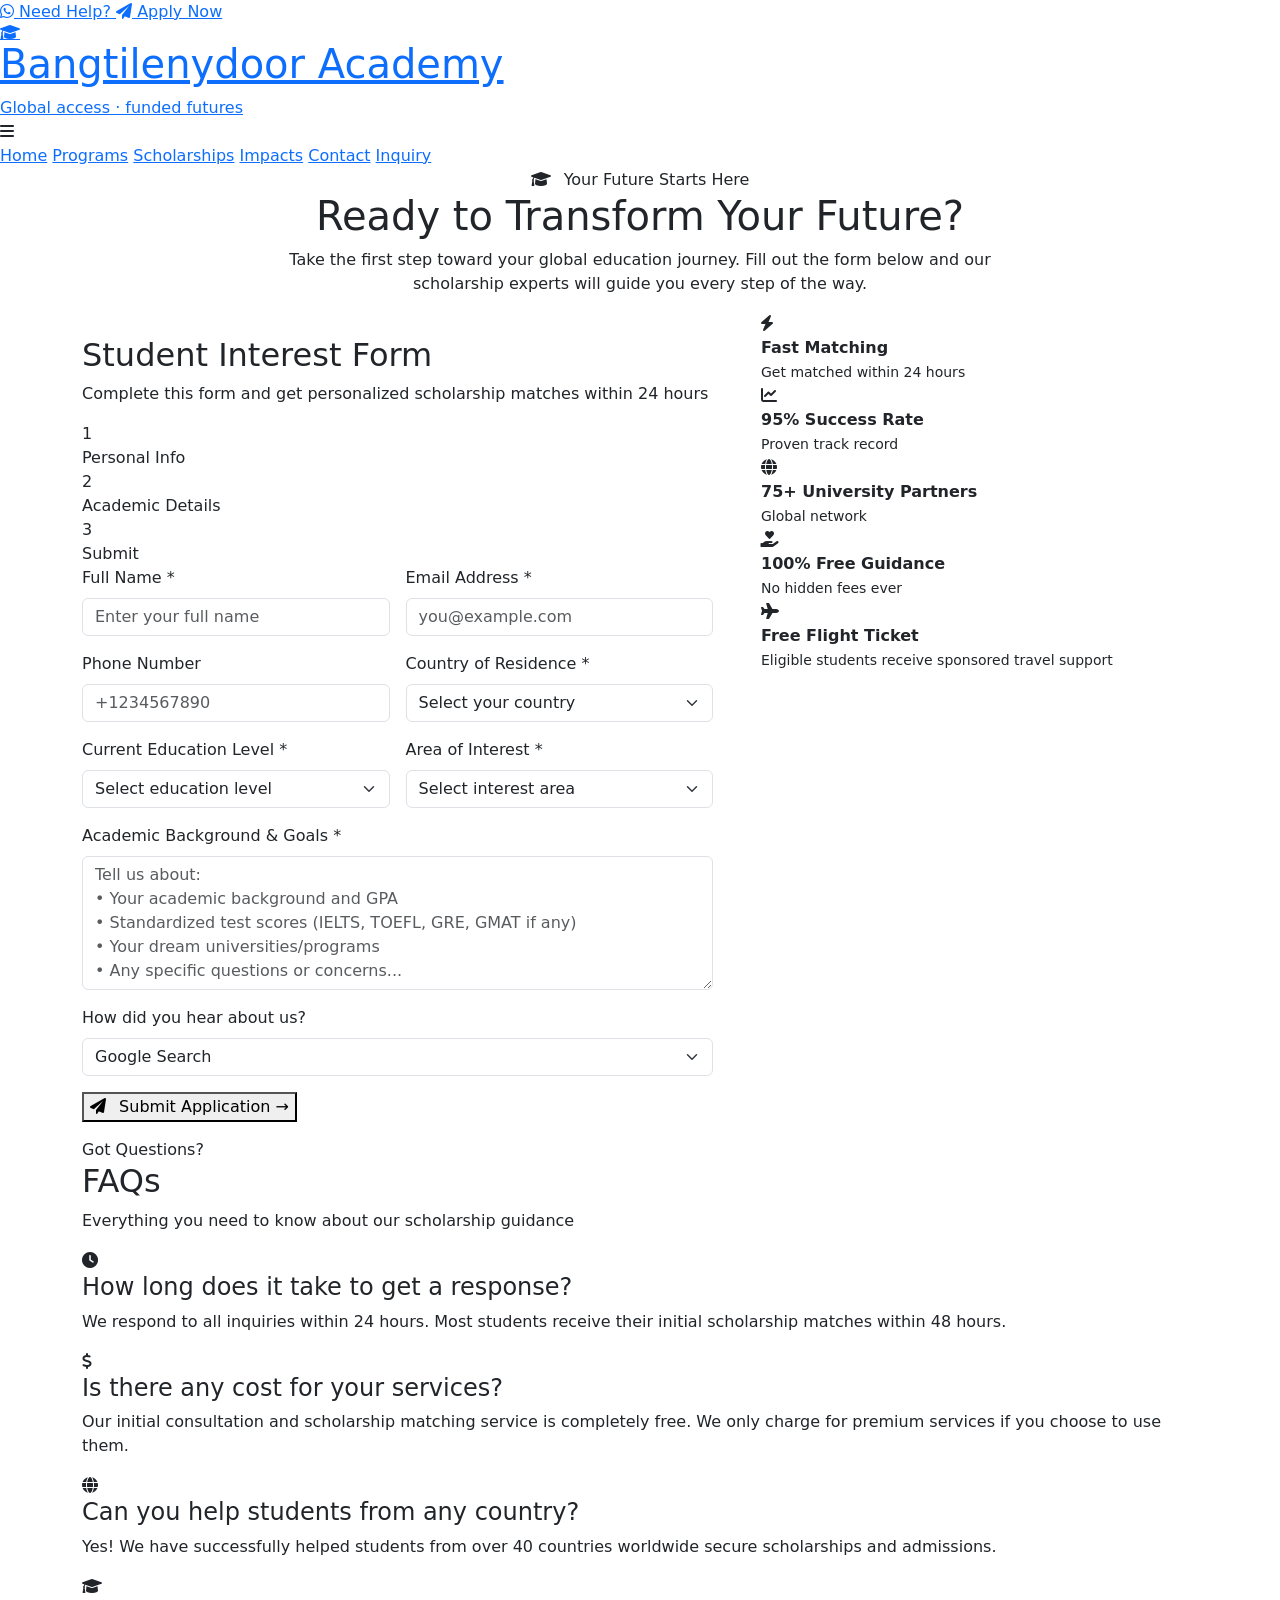
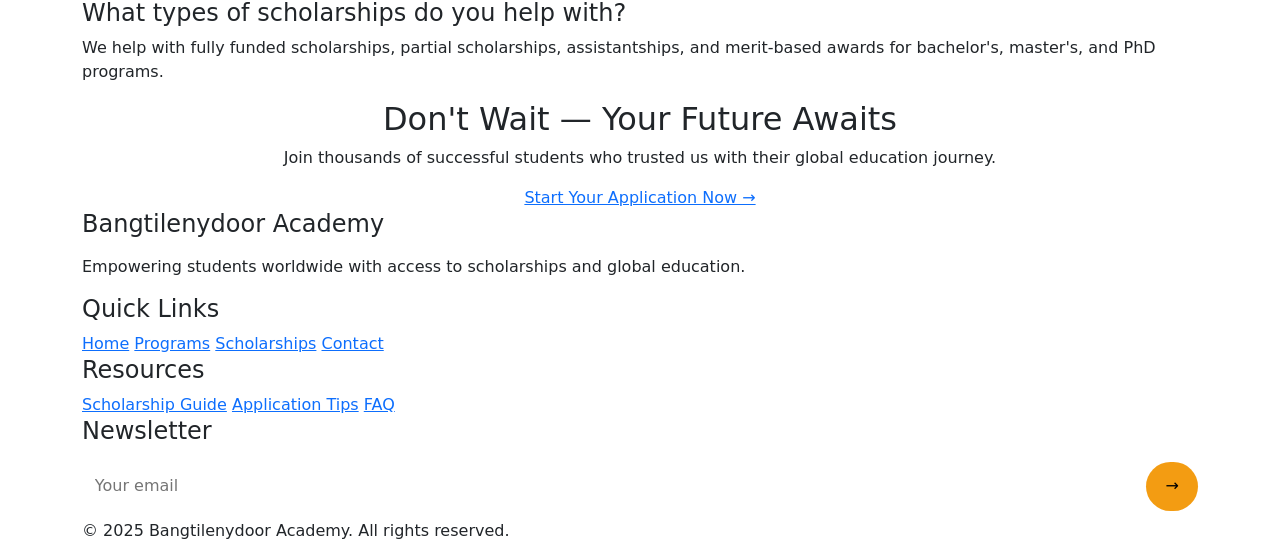
==== inquiry.html @ 758a9878 "Add files via upload" ====
<!DOCTYPE html>
<html lang="en">
<head>
  <meta charset="UTF-8">
  <meta name="viewport" content="width=device-width, initial-scale=1.0">
  <title>Inquiry | Bangtilenydoor Academy - Start Your Global Journey</title>
  <meta name="description" content="Apply for scholarship guidance and student support at Bang-Ti-Lenydoor Academy. Start your journey to global education today.">

  <!-- Favicon -->
  <link rel="icon" type="image/x-icon" href="favicon_io/logo.ico">
  <link rel="icon" type="image/png" sizes="32x32" href="favicon_io/favicon-32x32.png">
  <link rel="icon" type="image/png" sizes="16x16" href="favicon_io/favicon-16x16.png">
  <link rel="apple-touch-icon" sizes="180x180" href="favicon_io/apple-touch-icon.png">
  <link rel="manifest" href="favicon_io/site.webmanifest">
  
  <!-- Bootstrap CSS -->
  <link href="https://cdn.jsdelivr.net/npm/bootstrap@5.3.0/dist/css/bootstrap.min.css" rel="stylesheet">
  <!-- Font Awesome -->
  <link rel="stylesheet" href="https://cdnjs.cloudflare.com/ajax/libs/font-awesome/6.0.0-beta3/css/all.min.css">
  <!-- Google Fonts -->
  <link href="https://fonts.googleapis.com/css2?family=Inter:opsz,wght@14..32,300;14..32,400;14..32,600;14..32,700;14..32,800&display=swap" rel="stylesheet">
  <!-- Custom CSS -->
  <link rel="stylesheet" href="css/style.css">
</head>
<body>

<!-- Sticky CTA + WhatsApp -->
<div class="sticky-cta">
  <a href="https://wa.me/+256768864425" class="whatsapp-btn" target="_blank">
    <i class="fab fa-whatsapp"></i> Need Help?
  </a>
  <a href="inquiry.html" class="sticky-inquiry">
    <i class="fas fa-paper-plane"></i> Apply Now
  </a>
</div>

<header class="header">
  <div class="nav-container">
    <div class="logo">
      <a href="index.html">
        <div class="logo-wrapper">
          <img src="assets/logo.png" alt="Bang-Ti-Lenydoor Academy Logo" class="logo-img" onerror="this.onerror=null; this.style.display='none'; this.nextElementSibling.style.display='flex';">
          <div class="logo-icon-fallback" style="display: none;">
            <i class="fas fa-graduation-cap"></i>
          </div>
          <div class="logo-text">
            <h1>Bangtilenydoor Academy </h1>
            <span>Global access · funded futures</span>
          </div>
        </div>
      </a>
    </div>
    <div class="mobile-toggle" id="mobileToggle">
      <i class="fas fa-bars"></i>
    </div>
    <div class="nav-links" id="navLinks">
      <a href="index.html">Home</a>
      <a href="programs.html">Programs</a>
      <a href="scholarships.html">Scholarships</a>
      <a href="impacts.html">Impacts</a>
      <a href="contact.html">Contact</a>
      <a href="inquiry.html" class="active btn-outline-nav">Inquiry</a>
    </div>
  </div>
</header>

<main>
  <!-- Hero Section with Background Image -->
  <section class="inquiry-hero">
    <div class="floating-shape floating-shape-1"></div>
    <div class="floating-shape floating-shape-2"></div>
    <div class="container">
      <div class="row justify-content-center text-center">
        <div class="col-lg-8">
          <div class="hero-badge">
            <i class="fas fa-graduation-cap me-2"></i> Your Future Starts Here
          </div>
          <h1 class="hero-title">Ready to <span class="highlight-accent">Transform Your Future?</span></h1>
          <p class="hero-description">Take the first step toward your global education journey. Fill out the form below and our scholarship experts will guide you every step of the way.</p>
          <div class="hero-trust-badges">
          </div>
        </div>
      </div>
    </div>
  </section>

  <!-- Main Form Section -->
  <section class="inquiry-section">
    <div class="container">
      <div class="row g-5">
        <!-- Left Column - Form -->
        <div class="col-lg-7">
          <div class="form-card">
            <div class="form-header">
              <div class="benefit-icon">
                <i class="fas fa-pen-fill"></i>
              </div>
              <h2>Student Interest Form</h2>
              <p>Complete this form and get personalized scholarship matches within 24 hours</p>
            </div>
            
            <!-- Progress Steps -->
            <div class="progress-steps">
              <div class="step-item">
                <div class="step-circle active">1</div>
                <div class="step-label active">Personal Info</div>
              </div>
              <div class="step-item">
                <div class="step-circle">2</div>
                <div class="step-label">Academic Details</div>
              </div>
              <div class="step-item">
                <div class="step-circle">3</div>
                <div class="step-label">Submit</div>
              </div>
            </div>
            
            <!-- UPDATED FORM FOR NETLIFY -->
            <form id="inquiryFormPage" name="inquiry" method="POST" data-netlify="true" netlify-honeypot="bot-field">
              <input type="hidden" name="form-name" value="inquiry">
              
              <div class="row g-3">
                <div class="col-md-6">
                  <label class="form-label">Full Name *</label>
                  <input type="text" name="name" id="fullNamePage" class="form-control" placeholder="Enter your full name" required>
                </div>
                <div class="col-md-6">
                  <label class="form-label">Email Address *</label>
                  <input type="email" name="email" id="emailAddressPage" class="form-control" placeholder="you@example.com" required>
                </div>
                <div class="col-md-6">
                  <label class="form-label">Phone Number</label>
                  <input type="tel" name="phone" id="phonePage" class="form-control" placeholder="+1234567890">
                </div>
                <div class="col-md-6">
                  <label class="form-label">Country of Residence *</label>
                  <select name="country" id="countryPage" class="form-select" required>
                    <option value="">Select your country</option>
                    <option>United States</option>
                    <option>United Kingdom</option>
                    <option>Canada</option>
                    <option>Australia</option>
                    <option>Germany</option>
                    <option>France</option>
                    <option>India</option>
                    <option>Nigeria</option>
                    <option>Kenya</option>
                    <option>Rwanda</option>
                    <option>Egypt</option>
                    <option>Ghana</option>
                    <option>South Africa</option>
                    <option>Other</option>
                  </select>
                </div>
                <div class="col-md-6">
                  <label class="form-label">Current Education Level *</label>
                  <select name="education_level" id="educationLevelPage" class="form-select" required>
                    <option value="">Select education level</option>
                    <option>High School (9-12)</option>
                    <option>High School Graduate</option>
                    <option>Diploma</option>
                    <option>Bachelor's Degree (In Progress)</option>
                    <option>Bachelor's Degree (Completed)</option>
                    <option>Master's Degree (In Progress)</option>
                    <option>Master's Degree (Completed)</option>
                    <option>PhD/Doctorate</option>
                    <option>Professional Certificate</option>
                  </select>
                </div>
                <div class="col-md-6">
                  <label class="form-label">Area of Interest *</label>
                  <select name="interest" id="interestTypePage" class="form-select" required>
                    <option value="">Select interest area</option>
                    <option value="fully_funded">Fully Funded Scholarship</option>
                    <option value="partial">Partial Scholarship</option>
                    <option value="online_degree">Online Degree Program</option>
                    <option value="distance">Distance Learning</option>
                  </select>
                </div>
                
                <div class="col-12">
                  <label class="form-label">Academic Background & Goals *</label>
                  <textarea name="message" id="messagePage" rows="5" class="form-control" placeholder="Tell us about:
• Your academic background and GPA
• Standardized test scores (IELTS, TOEFL, GRE, GMAT if any)
• Your dream universities/programs
• Any specific questions or concerns..." required></textarea>
                </div>
                <div class="col-12">
                  <label class="form-label">How did you hear about us?</label>
                  <select name="referral" id="referralPage" class="form-select">
                    <option>Google Search</option>
                    <option>Instagram/Facebook</option>
                    <option>LinkedIn</option>
                    <option>YouTube</option>
                    <option>Friend/Family</option>
                    <option>University Partner</option>
                    <option>Other</option>
                  </select>
                </div>
                
                <div class="col-12">
                  <button type="submit" class="btn-submit">
                    <i class="fas fa-paper-plane me-2"></i> Submit Application →
                  </button>
                </div>
                <div id="formFeedbackPage" class="text-center mt-3"></div>
              </div>
            </form>
          </div>
        </div>
        
        <div class="col-lg-5">
          <div class="benefits-list">
            <div class="benefit-item">
              <div class="benefit-icon-small">
                <i class="fas fa-bolt"></i>
              </div>
              <div>
                <strong>Fast Matching</strong><br>
                <small>Get matched within 24 hours</small>
              </div>
            </div>

            <div class="benefit-item">
              <div class="benefit-icon-small">
                <i class="fas fa-chart-line"></i>
              </div>
              <div>
                <strong>95% Success Rate</strong><br>
                <small>Proven track record</small>
              </div>
            </div>

            <div class="benefit-item">
              <div class="benefit-icon-small">
                <i class="fas fa-globe"></i>
              </div>
              <div>
                <strong>75+ University Partners</strong><br>
                <small>Global network</small>
              </div>
            </div>

            <div class="benefit-item">
              <div class="benefit-icon-small">
                <i class="fas fa-hand-holding-heart"></i>
              </div>
              <div>
                <strong>100% Free Guidance</strong><br>
                <small>No hidden fees ever</small>
              </div>
            </div>

            <div class="benefit-item">
              <div class="benefit-icon-small">
                <i class="fas fa-plane"></i>
              </div>
              <div>
                <strong>Free Flight Ticket</strong><br>
                <small>Eligible students receive sponsored travel support</small>
              </div>
            </div>
          </div>
        </div>
      </div>
    </div>
  </section>

  <!-- FAQ Section -->
  <section class="faq-section">
    <div class="container">
      <div class="faq-header">
        <span class="section-badge">Got Questions?</span>
        <h2>FAQs</h2>
        <p>Everything you need to know about our scholarship guidance</p>
      </div>
      <div class="faq-grid">
        <div class="faq-item">
          <i class="fas fa-clock"></i>
          <h4>How long does it take to get a response?</h4>
          <p>We respond to all inquiries within 24 hours. Most students receive their initial scholarship matches within 48 hours.</p>
        </div>
        <div class="faq-item">
          <i class="fas fa-dollar-sign"></i>
          <h4>Is there any cost for your services?</h4>
          <p>Our initial consultation and scholarship matching service is completely free. We only charge for premium services if you choose to use them.</p>
        </div>
        <div class="faq-item">
          <i class="fas fa-globe"></i>
          <h4>Can you help students from any country?</h4>
          <p>Yes! We have successfully helped students from over 40 countries worldwide secure scholarships and admissions.</p>
        </div>
        <div class="faq-item">
          <i class="fas fa-graduation-cap"></i>
          <h4>What types of scholarships do you help with?</h4>
          <p>We help with fully funded scholarships, partial scholarships, assistantships, and merit-based awards for bachelor's, master's, and PhD programs.</p>
        </div>
      </div>
    </div>
  </section>

  <!-- Final CTA -->
  <section class="final-cta">
    <div class="container text-center">
      <h2>Don't Wait — Your Future Awaits</h2>
      <p>Join thousands of successful students who trusted us with their global education journey.</p>
      <a href="#top" class="btn-primary btn-large">Start Your Application Now →</a>
    </div>
  </section>
</main>

<!-- Footer -->
<footer class="footer">
  <div class="container">
    <div class="footer-grid">
      <div>
        <h4>Bangtilenydoor Academy</h4>
        <p style="margin-top: 1rem;">Empowering students worldwide with access to scholarships and global education.</p>
      </div>
      <div>
        <h4>Quick Links</h4>
        <div class="footer-links">
          <a href="index.html">Home</a>
          <a href="programs.html">Programs</a>
          <a href="scholarships.html">Scholarships</a>
          <a href="contact.html">Contact</a>
        </div>
      </div>
      <div>
        <h4>Resources</h4>
        <div class="footer-links">
          <a href="#">Scholarship Guide</a>
          <a href="#">Application Tips</a>
          <a href="#">FAQ</a>
        </div>
      </div>
      <div>
        <h4>Newsletter</h4>
        <form id="newsletterForm" name="newsletter" method="POST" data-netlify="true" netlify-honeypot="bot-field" style="display: flex; gap: 0.5rem; margin-top: 1rem;">
          <input type="hidden" name="form-name" value="newsletter">
          <input type="email" name="email" id="newsEmail" placeholder="Your email" style="padding: 0.8rem; border-radius: 30px; border: none; flex: 1;" required>
          <button type="submit" style="background: #f39c12; border: none; padding: 0.8rem 1.2rem; border-radius: 30px;">→</button>
        </form>
        <div id="newsMsg" style="margin-top: 0.5rem;"></div>
      </div>
    </div>
    <div class="copyright">© 2025 Bangtilenydoor Academy. All rights reserved.</div>
  </div>
</footer>

<script src="https://cdn.jsdelivr.net/npm/bootstrap@5.3.0/dist/js/bootstrap.bundle.min.js"></script>
<script src="js/main.js"></script>

</body>
</html>
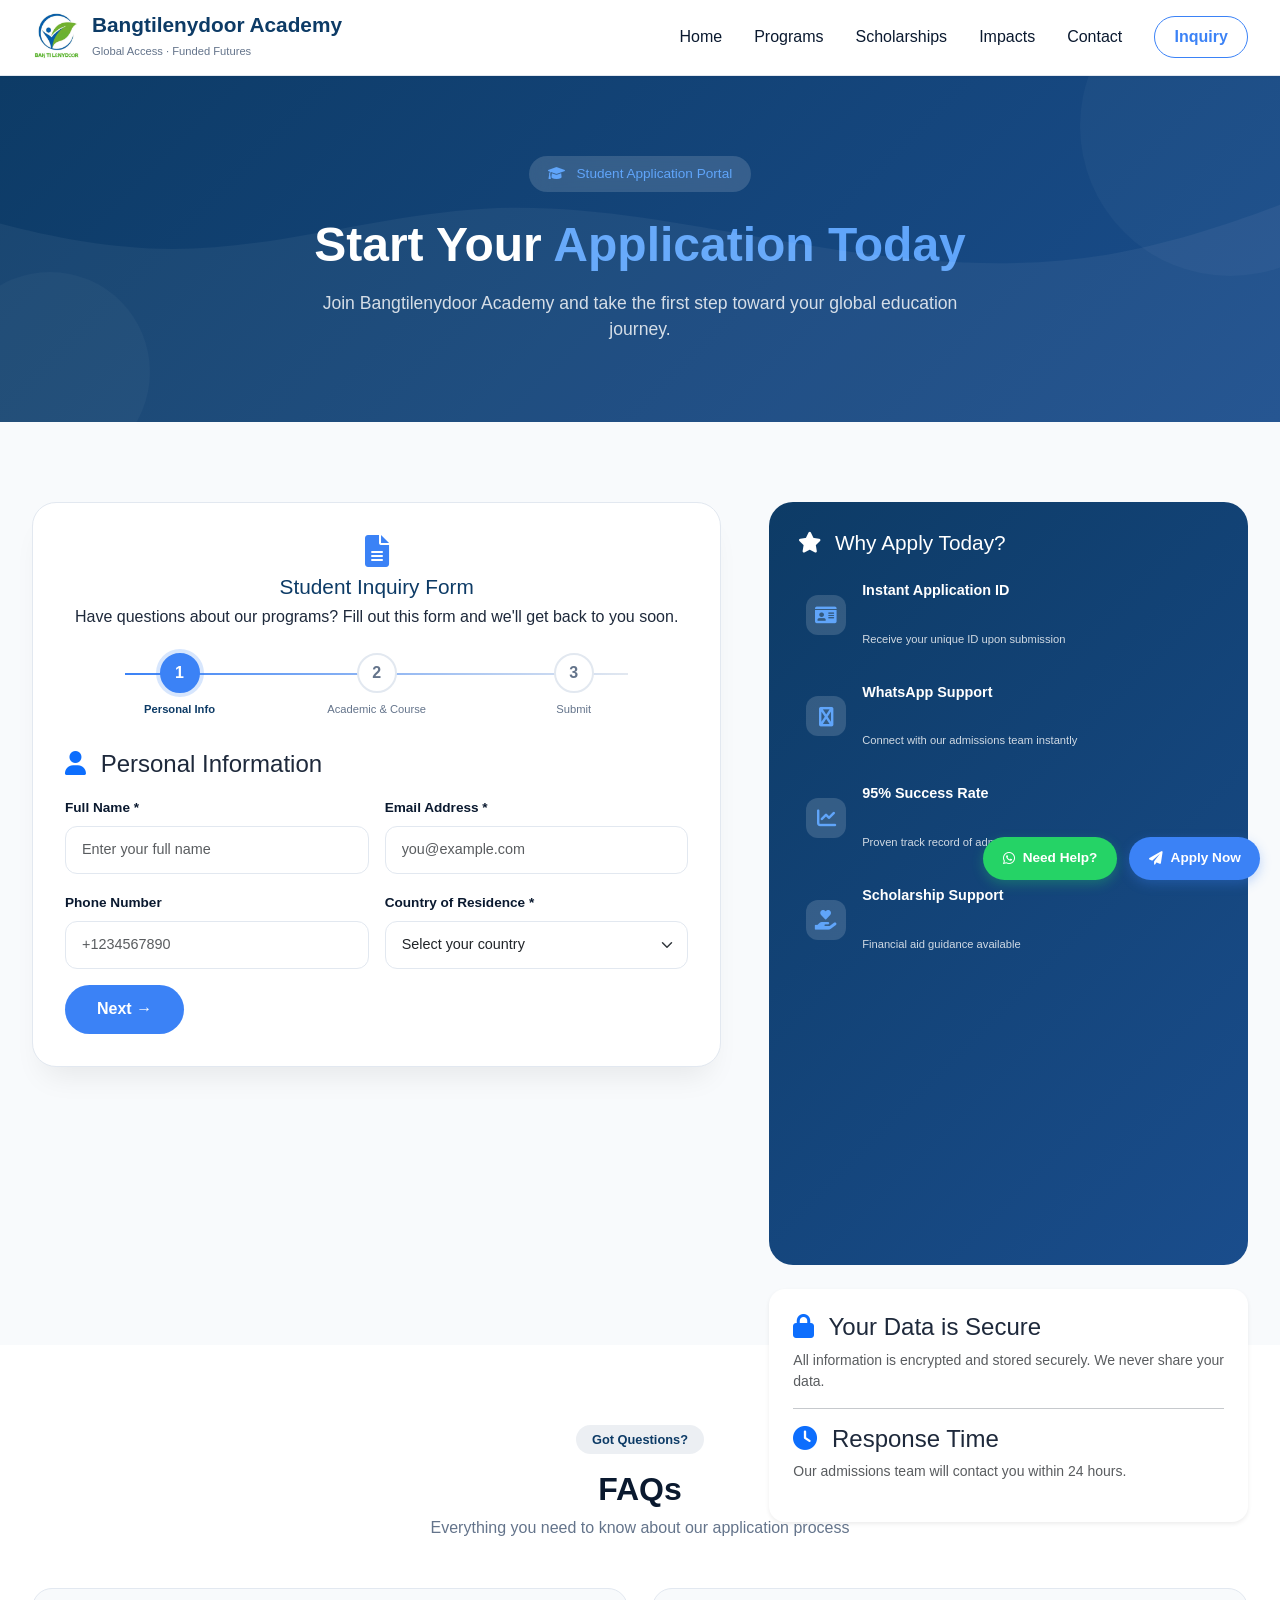
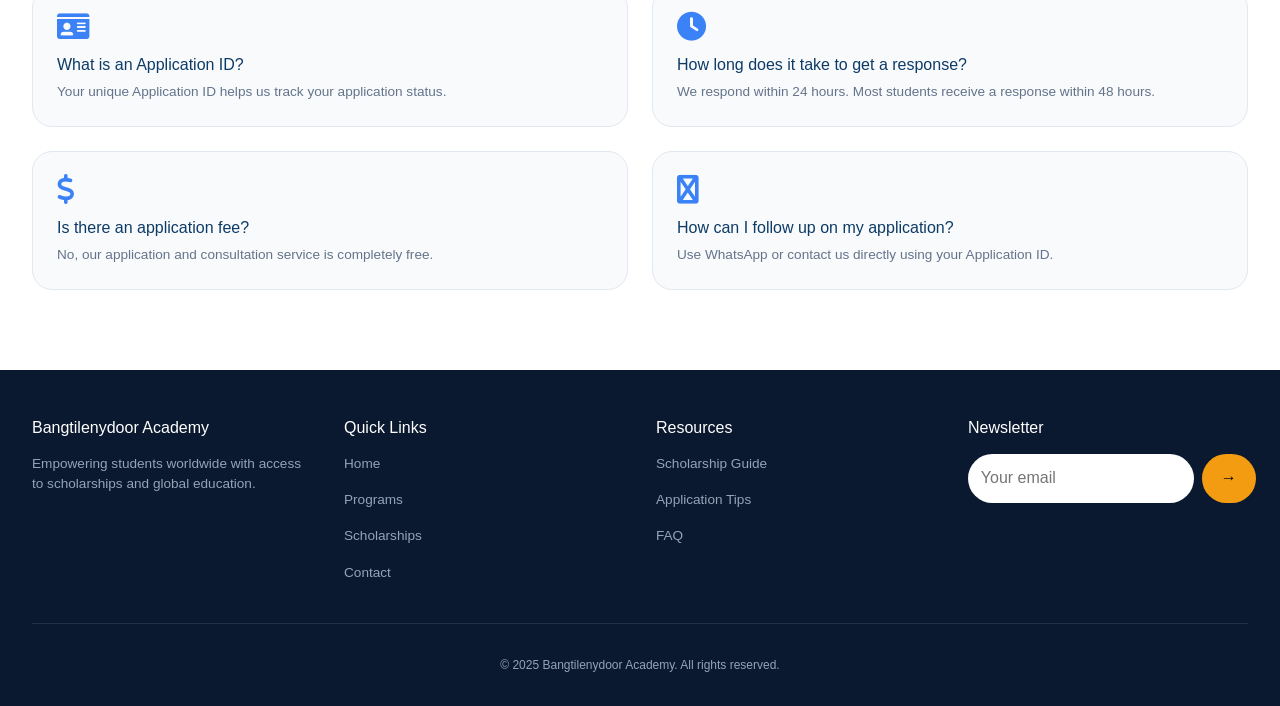
==== commit 50885908: "Update print statement from 'Hello' to 'Goodbye'" ====
--- a/inquiry.html
+++ b/inquiry.html
@@ -3,15 +3,15 @@
 <head>
   <meta charset="UTF-8">
   <meta name="viewport" content="width=device-width, initial-scale=1.0">
-  <title>Inquiry | Bangtilenydoor Academy - Start Your Global Journey</title>
-  <meta name="description" content="Apply for scholarship guidance and student support at Bang-Ti-Lenydoor Academy. Start your journey to global education today.">
+  <title>Student Application | Bangtilenydoor Academy - Inquiry</title>
+  <meta name="description" content="Apply to Bangtilenydoor Academy - Complete your application online for undergraduate and postgraduate programs. Get your Application ID instantly.">
 
   <!-- Favicon -->
-  <link rel="icon" type="image/x-icon" href="favicon_io/logo.ico">
-  <link rel="icon" type="image/png" sizes="32x32" href="favicon_io/favicon-32x32.png">
-  <link rel="icon" type="image/png" sizes="16x16" href="favicon_io/favicon-16x16.png">
-  <link rel="apple-touch-icon" sizes="180x180" href="favicon_io/apple-touch-icon.png">
-  <link rel="manifest" href="favicon_io/site.webmanifest">
+  <link rel="icon" type="image/x-icon" href="/favicon_io/logo.ico">
+  <link rel="icon" type="image/png" sizes="32x32" href="/favicon_io/favicon-32x32.png">
+  <link rel="icon" type="image/png" sizes="16x16" href="/favicon_io/favicon-16x16.png">
+  <link rel="apple-touch-icon" sizes="180x180" href="/favicon_io/apple-touch-icon.png">
+  <link rel="manifest" href="/favicon_io/site.webmanifest">
   
   <!-- Bootstrap CSS -->
   <link href="https://cdn.jsdelivr.net/npm/bootstrap@5.3.0/dist/css/bootstrap.min.css" rel="stylesheet">
@@ -20,7 +20,39 @@
   <!-- Google Fonts -->
   <link href="https://fonts.googleapis.com/css2?family=Inter:opsz,wght@14..32,300;14..32,400;14..32,600;14..32,700;14..32,800&display=swap" rel="stylesheet">
   <!-- Custom CSS -->
-  <link rel="stylesheet" href="css/style.css">
+  <link rel="stylesheet" href="/css/style.css">
+  
+  <style>
+    .course-option-card {
+      border: 2px solid #e2e8f0;
+      border-radius: 12px;
+      padding: 15px;
+      margin-bottom: 10px;
+      cursor: pointer;
+      transition: all 0.3s ease;
+    }
+    .course-option-card:hover {
+      border-color: #3b82f6;
+      background: #eff6ff;
+    }
+    .course-option-card.selected {
+      border-color: #3b82f6;
+      background: #eff6ff;
+    }
+    .course-name {
+      font-weight: 700;
+      font-size: 1.1rem;
+      color: #1e293b;
+    }
+    .course-detail {
+      font-size: 0.85rem;
+      color: #64748b;
+    }
+    .course-fee {
+      color: #059669;
+      font-weight: 600;
+    }
+  </style>
 </head>
 <body>
 
@@ -39,13 +71,13 @@
     <div class="logo">
       <a href="index.html">
         <div class="logo-wrapper">
-          <img src="assets/logo.png" alt="Bang-Ti-Lenydoor Academy Logo" class="logo-img" onerror="this.onerror=null; this.style.display='none'; this.nextElementSibling.style.display='flex';">
+          <img src="/assets/logo.png" alt="Bangtilenydoor Academy Logo" class="logo-img" onerror="this.onerror=null; this.style.display='none'; this.nextElementSibling.style.display='flex';">
           <div class="logo-icon-fallback" style="display: none;">
             <i class="fas fa-graduation-cap"></i>
           </div>
           <div class="logo-text">
-            <h1>Bangtilenydoor Academy </h1>
-            <span>Global access · funded futures</span>
+            <h1>Bangtilenydoor Academy</h1>
+            <span>Global Access · Funded Futures</span>
           </div>
         </div>
       </a>
@@ -65,7 +97,7 @@
 </header>
 
 <main>
-  <!-- Hero Section with Background Image -->
+  <!-- Hero Section -->
   <section class="inquiry-hero">
     <div class="floating-shape floating-shape-1"></div>
     <div class="floating-shape floating-shape-2"></div>
@@ -73,135 +105,168 @@
       <div class="row justify-content-center text-center">
         <div class="col-lg-8">
           <div class="hero-badge">
-            <i class="fas fa-graduation-cap me-2"></i> Your Future Starts Here
+            <i class="fas fa-graduation-cap me-2"></i> Student Application Portal
           </div>
-          <h1 class="hero-title">Ready to <span class="highlight-accent">Transform Your Future?</span></h1>
-          <p class="hero-description">Take the first step toward your global education journey. Fill out the form below and our scholarship experts will guide you every step of the way.</p>
-          <div class="hero-trust-badges">
-          </div>
+          <h1 class="hero-title">Start Your <span class="highlight-accent">Application Today</span></h1>
+          <p class="hero-description">Join Bangtilenydoor Academy and take the first step toward your global education journey.</p>
         </div>
       </div>
     </div>
   </section>
 
-  <!-- Main Form Section -->
+  <!-- Main Application Section -->
   <section class="inquiry-section">
     <div class="container">
       <div class="row g-5">
-        <!-- Left Column - Form -->
+        <!-- Left Column - Application Form -->
         <div class="col-lg-7">
           <div class="form-card">
             <div class="form-header">
               <div class="benefit-icon">
-                <i class="fas fa-pen-fill"></i>
-              </div>
-              <h2>Student Interest Form</h2>
-              <p>Complete this form and get personalized scholarship matches within 24 hours</p>
+                <i class="fas fa-file-alt"></i>
+              </div>
+              <h2>Student Inquiry Form</h2>
+              <p>Have questions about our programs? Fill out this form and we'll get back to you soon.</p>
             </div>
             
             <!-- Progress Steps -->
             <div class="progress-steps">
               <div class="step-item">
-                <div class="step-circle active">1</div>
-                <div class="step-label active">Personal Info</div>
+                <div class="step-circle active" id="step1Circle">1</div>
+                <div class="step-label active" id="step1Label">Personal Info</div>
               </div>
               <div class="step-item">
-                <div class="step-circle">2</div>
-                <div class="step-label">Academic Details</div>
+                <div class="step-circle" id="step2Circle">2</div>
+                <div class="step-label" id="step2Label">Academic & Course</div>
               </div>
               <div class="step-item">
-                <div class="step-circle">3</div>
-                <div class="step-label">Submit</div>
+                <div class="step-circle" id="step3Circle">3</div>
+                <div class="step-label" id="step3Label">Submit</div>
               </div>
             </div>
             
-            <!-- UPDATED FORM FOR NETLIFY -->
             <form id="inquiryFormPage" name="inquiry" method="POST" data-netlify="true" netlify-honeypot="bot-field">
               <input type="hidden" name="form-name" value="inquiry">
               
-              <div class="row g-3">
-                <div class="col-md-6">
-                  <label class="form-label">Full Name *</label>
-                  <input type="text" name="name" id="fullNamePage" class="form-control" placeholder="Enter your full name" required>
-                </div>
-                <div class="col-md-6">
-                  <label class="form-label">Email Address *</label>
-                  <input type="email" name="email" id="emailAddressPage" class="form-control" placeholder="you@example.com" required>
-                </div>
-                <div class="col-md-6">
-                  <label class="form-label">Phone Number</label>
-                  <input type="tel" name="phone" id="phonePage" class="form-control" placeholder="+1234567890">
-                </div>
-                <div class="col-md-6">
-                  <label class="form-label">Country of Residence *</label>
-                  <select name="country" id="countryPage" class="form-select" required>
-                    <option value="">Select your country</option>
-                    <option>United States</option>
-                    <option>United Kingdom</option>
-                    <option>Canada</option>
-                    <option>Australia</option>
-                    <option>Germany</option>
-                    <option>France</option>
-                    <option>India</option>
-                    <option>Nigeria</option>
-                    <option>Kenya</option>
-                    <option>Rwanda</option>
-                    <option>Egypt</option>
-                    <option>Ghana</option>
-                    <option>South Africa</option>
-                    <option>Other</option>
-                  </select>
-                </div>
-                <div class="col-md-6">
-                  <label class="form-label">Current Education Level *</label>
-                  <select name="education_level" id="educationLevelPage" class="form-select" required>
-                    <option value="">Select education level</option>
-                    <option>High School (9-12)</option>
-                    <option>High School Graduate</option>
-                    <option>Diploma</option>
-                    <option>Bachelor's Degree (In Progress)</option>
-                    <option>Bachelor's Degree (Completed)</option>
-                    <option>Master's Degree (In Progress)</option>
-                    <option>Master's Degree (Completed)</option>
-                    <option>PhD/Doctorate</option>
-                    <option>Professional Certificate</option>
-                  </select>
-                </div>
-                <div class="col-md-6">
-                  <label class="form-label">Area of Interest *</label>
-                  <select name="interest" id="interestTypePage" class="form-select" required>
-                    <option value="">Select interest area</option>
-                    <option value="fully_funded">Fully Funded Scholarship</option>
-                    <option value="partial">Partial Scholarship</option>
-                    <option value="online_degree">Online Degree Program</option>
-                    <option value="distance">Distance Learning</option>
-                  </select>
+              <!-- Step 1: Personal Information -->
+              <div id="step1" class="form-step">
+                <h4 class="mb-3"><i class="fas fa-user me-2 text-primary"></i> Personal Information</h4>
+                <div class="row g-3">
+                  <div class="col-md-6">
+                    <label class="form-label">Full Name *</label>
+                    <input type="text" name="name" id="fullNamePage" class="form-control" placeholder="Enter your full name" required>
+                  </div>
+                  <div class="col-md-6">
+                    <label class="form-label">Email Address *</label>
+                    <input type="email" name="email" id="emailAddressPage" class="form-control" placeholder="you@example.com" required>
+                  </div>
+                  <div class="col-md-6">
+                    <label class="form-label">Phone Number</label>
+                    <input type="tel" name="phone" id="phonePage" class="form-control" placeholder="+1234567890">
+                  </div>
+                  <div class="col-md-6">
+                    <label class="form-label">Country of Residence *</label>
+                    <select name="country" id="countryPage" class="form-select" required>
+                      <option value="">Select your country</option>
+                      <option>Malaysia</option>
+                      <option>Japan</option>
+                      <option>Canada</option>
+                      <option>China</option>
+                      <option>Ghana</option>
+                      <option>South Africa</option>
+                      <option>India</option>
+                      <option>Nigeria</option>
+                      <option>Kenya</option>
+                      <option>Rwanda</option>
+                      <option>South Sudan</option>
+                      <option>Uganda</option>
+                      <option>Other</option>
+                    </select>
+                  </div>
+                  
+                  <div class="col-12">
+                    <button type="button" class="btn btn-primary next-step" id="nextToStep2">Next →</button>
+                  </div>
+                </div>
+              </div>
+              
+              <!-- Step 2: Academic Details & Course Selection -->
+              <div id="step2" class="form-step" style="display: none;">
+                <h4 class="mb-3"><i class="fas fa-graduation-cap me-2 text-primary"></i> Academic Details & Course Selection</h4>
+                <div class="row g-3">
+                  <div class="col-md-6">
+                    <label class="form-label">Current Education Level *</label>
+                    <select name="education_level" id="educationLevelPage" class="form-select" required>
+                      <option value="">Select education level</option>
+                      <option>High School (9-12)</option>
+                      <option>High School Graduate</option>
+                      <option>Diploma</option>
+                      <option>Bachelor's Degree (In Progress)</option>
+                      <option>Bachelor's Degree (Completed)</option>
+                      <option>Master's Degree (In Progress)</option>
+                      <option>Master's Degree (Completed)</option>
+                    </select>
+                  </div>
+                  <div class="col-md-6">
+                    <label class="form-label">Mode of Study *</label>
+                    <select name="study_mode" id="studyModePage" class="form-select" required>
+                      <option value="">Select mode of study</option>
+                      <option value="full_time">Full-time</option>
+                      <option value="part_time">Part-time</option>
+                      <option value="online">Online</option>
+                    </select>
+                  </div>
+                  <div class="col-md-6">
+                    <label class="form-label">Program Level *</label>
+                    <select name="program_level" id="programLevelPage" class="form-select" required>
+                      <option value="">Select program level</option>
+                      <option value="undergraduate">Undergraduate</option>
+                      <option value="postgraduate">Postgraduate</option>
+                    </select>
+                  </div>
+                  <div class="col-12">
+                    <label class="form-label">Select Your Course *</label>
+                    <div id="courseOptionsContainer"></div>
+                    <input type="hidden" name="course" id="selectedCourseInput">
+                    <div id="selectedCourseDetails" class="mt-2"></div>
+                  </div>
+                  <div class="col-12">
+                    <label class="form-label">Academic Background & Career Goals *</label>
+                    <textarea name="message" id="messagePage" rows="4" class="form-control" placeholder="Tell us about:
+• Your academic background
+• Your career goals
+• Why you want to study at Bangtilenydoor Academy
+• Any specific questions or concerns" required></textarea>
+                  </div>
+                  
+                  <div class="col-12">
+                    <button type="button" class="btn btn-secondary" id="backToStep1">← Back</button>
+                    <button type="button" class="btn btn-primary" id="nextToSubmit">Review & Submit →</button>
+                  </div>
+                </div>
+              </div>
+              
+              <!-- Step 3: Terms & Submit -->
+              <div id="step3" class="form-step" style="display: none;">
+                <h4 class="mb-3"><i class="fas fa-check-circle me-2 text-primary"></i> Complete Your Application</h4>
+                
+                <!-- Application Summary -->
+                <div class="review-card bg-light p-3 rounded-3 mb-3">
+                  <h5 class="mb-2">Application Summary</h5>
+                  <div id="applicationSummary"></div>
+                </div>
+                
+                <div class="form-check mb-3">
+                  <input type="checkbox" class="form-check-input" id="termsCheck" required>
+                  <label class="form-check-label" for="termsCheck">
+                    I confirm that all information provided is accurate and complete. I agree to the terms and conditions.
+                  </label>
                 </div>
                 
                 <div class="col-12">
-                  <label class="form-label">Academic Background & Goals *</label>
-                  <textarea name="message" id="messagePage" rows="5" class="form-control" placeholder="Tell us about:
-• Your academic background and GPA
-• Standardized test scores (IELTS, TOEFL, GRE, GMAT if any)
-• Your dream universities/programs
-• Any specific questions or concerns..." required></textarea>
-                </div>
-                <div class="col-12">
-                  <label class="form-label">How did you hear about us?</label>
-                  <select name="referral" id="referralPage" class="form-select">
-                    <option>Google Search</option>
-                    <option>Instagram/Facebook</option>
-                    <option>LinkedIn</option>
-                    <option>YouTube</option>
-                    <option>Friend/Family</option>
-                    <option>University Partner</option>
-                    <option>Other</option>
-                  </select>
-                </div>
-                
-                <div class="col-12">
-                  <button type="submit" class="btn-submit">
-                    <i class="fas fa-paper-plane me-2"></i> Submit Application →
+                  <button type="button" class="btn btn-secondary" id="backToStep2">← Back</button>
+                  <button type="submit" class="btn btn-primary" id="submitBtn">
+                    <i class="fas fa-paper-plane me-2"></i> Submit Application
                   </button>
                 </div>
                 <div id="formFeedbackPage" class="text-center mt-3"></div>
@@ -210,62 +275,87 @@
           </div>
         </div>
         
+        <!-- Right Column - Benefits & Info -->
         <div class="col-lg-5">
-          <div class="benefits-list">
-            <div class="benefit-item">
-              <div class="benefit-icon-small">
-                <i class="fas fa-bolt"></i>
-              </div>
-              <div>
-                <strong>Fast Matching</strong><br>
-                <small>Get matched within 24 hours</small>
-              </div>
-            </div>
-
-            <div class="benefit-item">
-              <div class="benefit-icon-small">
-                <i class="fas fa-chart-line"></i>
-              </div>
-              <div>
-                <strong>95% Success Rate</strong><br>
-                <small>Proven track record</small>
-              </div>
-            </div>
-
-            <div class="benefit-item">
-              <div class="benefit-icon-small">
-                <i class="fas fa-globe"></i>
-              </div>
-              <div>
-                <strong>75+ University Partners</strong><br>
-                <small>Global network</small>
-              </div>
-            </div>
-
-            <div class="benefit-item">
-              <div class="benefit-icon-small">
-                <i class="fas fa-hand-holding-heart"></i>
-              </div>
-              <div>
-                <strong>100% Free Guidance</strong><br>
-                <small>No hidden fees ever</small>
-              </div>
-            </div>
-
-            <div class="benefit-item">
-              <div class="benefit-icon-small">
-                <i class="fas fa-plane"></i>
-              </div>
-              <div>
-                <strong>Free Flight Ticket</strong><br>
-                <small>Eligible students receive sponsored travel support</small>
+          <div class="benefits-card">
+            <h3><i class="fas fa-star me-2"></i> Why Apply Today?</h3>
+            <div class="benefits-list">
+              <div class="benefit-item">
+                <div class="benefit-icon-small">
+                  <i class="fas fa-id-card"></i>
+                </div>
+                <div>
+                  <strong>Instant Application ID</strong><br>
+                  <small>Receive your unique ID upon submission</small>
+                </div>
+              </div>
+              <div class="benefit-item">
+                <div class="benefit-icon-small">
+                  <i class="fas fa-whatsapp"></i>
+                </div>
+                <div>
+                  <strong>WhatsApp Support</strong><br>
+                  <small>Connect with our admissions team instantly</small>
+                </div>
+              </div>
+              <div class="benefit-item">
+                <div class="benefit-icon-small">
+                  <i class="fas fa-chart-line"></i>
+                </div>
+                <div>
+                  <strong>95% Success Rate</strong><br>
+                  <small>Proven track record of admissions</small>
+                </div>
+              </div>
+              <div class="benefit-item">
+                <div class="benefit-icon-small">
+                  <i class="fas fa-hand-holding-heart"></i>
+                </div>
+                <div>
+                  <strong>Scholarship Support</strong><br>
+                  <small>Financial aid guidance available</small>
+                </div>
               </div>
             </div>
           </div>
+          
+          <div class="info-card mt-4 p-4 bg-white rounded-4 shadow-sm">
+            <h4><i class="fas fa-lock me-2 text-primary"></i> Your Data is Secure</h4>
+            <p class="small text-muted">All information is encrypted and stored securely. We never share your data.</p>
+            <hr>
+            <h4><i class="fas fa-clock me-2 text-primary"></i> Response Time</h4>
+            <p class="small text-muted">Our admissions team will contact you within 24 hours.</p>
+          </div>
         </div>
       </div>
     </div>
   </section>
+
+  <!-- Confirmation Modal -->
+  <div class="modal fade" id="confirmationModal" tabindex="-1" data-bs-backdrop="static">
+    <div class="modal-dialog modal-dialog-centered">
+      <div class="modal-content">
+        <div class="modal-header bg-success text-white">
+          <h5 class="modal-title"><i class="fas fa-check-circle me-2"></i>Application Submitted!</h5>
+        </div>
+        <div class="modal-body text-center">
+          <i class="fas fa-id-card fa-4x text-primary mb-3"></i>
+          <h4>Your Application ID</h4>
+          <h2 class="text-primary fw-bold" id="applicationId">BANG-2025-XXXX</h2>
+          <p class="mt-3">Dear <span id="applicantNameSpan"></span>,</p>
+          <p>Thank you for applying to <strong id="selectedCourseSpan"></strong> at Bangtilenydoor Academy.</p>
+          <p>Our admissions team will review your application and contact you within 24 hours.</p>
+          <hr>
+          <a href="#" class="btn btn-success w-100 mb-2" target="_blank" id="whatsappLink">
+            <i class="fab fa-whatsapp me-2"></i> Continue on WhatsApp
+          </a>
+          <button class="btn btn-outline-primary w-100" onclick="window.location.href='index.html'">
+            <i class="fas fa-home me-2"></i> Return to Homepage
+          </button>
+        </div>
+      </div>
+    </div>
+  </div>
 
   <!-- FAQ Section -->
   <section class="faq-section">
@@ -273,39 +363,30 @@
       <div class="faq-header">
         <span class="section-badge">Got Questions?</span>
         <h2>FAQs</h2>
-        <p>Everything you need to know about our scholarship guidance</p>
+        <p>Everything you need to know about our application process</p>
       </div>
       <div class="faq-grid">
+        <div class="faq-item">
+          <i class="fas fa-id-card"></i>
+          <h4>What is an Application ID?</h4>
+          <p>Your unique Application ID helps us track your application status.</p>
+        </div>
         <div class="faq-item">
           <i class="fas fa-clock"></i>
           <h4>How long does it take to get a response?</h4>
-          <p>We respond to all inquiries within 24 hours. Most students receive their initial scholarship matches within 48 hours.</p>
+          <p>We respond within 24 hours. Most students receive a response within 48 hours.</p>
         </div>
         <div class="faq-item">
           <i class="fas fa-dollar-sign"></i>
-          <h4>Is there any cost for your services?</h4>
-          <p>Our initial consultation and scholarship matching service is completely free. We only charge for premium services if you choose to use them.</p>
+          <h4>Is there an application fee?</h4>
+          <p>No, our application and consultation service is completely free.</p>
         </div>
         <div class="faq-item">
-          <i class="fas fa-globe"></i>
-          <h4>Can you help students from any country?</h4>
-          <p>Yes! We have successfully helped students from over 40 countries worldwide secure scholarships and admissions.</p>
-        </div>
-        <div class="faq-item">
-          <i class="fas fa-graduation-cap"></i>
-          <h4>What types of scholarships do you help with?</h4>
-          <p>We help with fully funded scholarships, partial scholarships, assistantships, and merit-based awards for bachelor's, master's, and PhD programs.</p>
-        </div>
-      </div>
-    </div>
-  </section>
-
-  <!-- Final CTA -->
-  <section class="final-cta">
-    <div class="container text-center">
-      <h2>Don't Wait — Your Future Awaits</h2>
-      <p>Join thousands of successful students who trusted us with their global education journey.</p>
-      <a href="#top" class="btn-primary btn-large">Start Your Application Now →</a>
+          <i class="fas fa-whatsapp"></i>
+          <h4>How can I follow up on my application?</h4>
+          <p>Use WhatsApp or contact us directly using your Application ID.</p>
+        </div>
+      </div>
     </div>
   </section>
 </main>
@@ -350,7 +431,295 @@
 </footer>
 
 <script src="https://cdn.jsdelivr.net/npm/bootstrap@5.3.0/dist/js/bootstrap.bundle.min.js"></script>
-<script src="js/main.js"></script>
+<script src="/js/main.js"></script>
+
+<script>
+// Course Database
+const courses = {
+  undergraduate: {
+    full_time: [
+      { name: "B.Com (Hons)", duration: "3 years", fee: "$370/year" },
+      { name: "BBA", duration: "3 years", fee: "$370/year" },
+      { name: "BCA", duration: "3 years", fee: "$370/year" }
+    ],
+    part_time: [
+      { name: "B.Com (Hons)", duration: "4 years", fee: "$280/year" },
+      { name: "BBA", duration: "4 years", fee: "$280/year" },
+      { name: "BCA", duration: "4 years", fee: "$280/year" }
+    ],
+    online: [
+      { name: "B.Com (Hons)", duration: "3 years", fee: "$350/year" },
+      { name: "BBA", duration: "3 years", fee: "$350/year" },
+      { name: "BCA", duration: "3 years", fee: "$350/year" }
+    ]
+  },
+  postgraduate: {
+    full_time: [
+      { name: "MBA", duration: "2 years", fee: "$520/year" },
+      { name: "MCA", duration: "2 years", fee: "$470/year" }
+    ],
+    part_time: [
+      { name: "MBA", duration: "3 years", fee: "$400/year" },
+      { name: "MCA", duration: "3 years", fee: "$360/year" }
+    ],
+    online: [
+      { name: "MBA", duration: "2 years", fee: "$490/year" },
+      { name: "MCA", duration: "2 years", fee: "$440/year" }
+    ]
+  }
+};
+
+let selectedCourseData = null;
+
+function updateCourseOptions() {
+  const programLevel = document.getElementById('programLevelPage').value;
+  const studyMode = document.getElementById('studyModePage').value;
+  const container = document.getElementById('courseOptionsContainer');
+  
+  if (!programLevel || !studyMode) {
+    container.innerHTML = '<div class="alert alert-info">Please select Program Level and Mode of Study first</div>';
+    return;
+  }
+  
+  const availableCourses = courses[programLevel]?.[studyMode] || [];
+  
+  if (availableCourses.length === 0) {
+    container.innerHTML = '<div class="alert alert-warning">No courses available for this combination</div>';
+    return;
+  }
+  
+  let html = '<div class="row g-2">';
+  availableCourses.forEach((course, index) => {
+    html += `
+      <div class="col-12">
+        <div class="course-option-card" data-course-name="${course.name}" data-course-duration="${course.duration}" data-course-fee="${course.fee}">
+          <div class="d-flex justify-content-between align-items-center">
+            <div>
+              <div class="course-name">${course.name}</div>
+              <div class="course-detail">Duration: ${course.duration}</div>
+            </div>
+            <div class="course-fee">${course.fee}</div>
+          </div>
+        </div>
+      </div>
+    `;
+  });
+  html += '</div>';
+  container.innerHTML = html;
+  
+  // Add click handlers to course cards
+  document.querySelectorAll('.course-option-card').forEach(card => {
+    card.addEventListener('click', function() {
+      // Remove selected class from all cards
+      document.querySelectorAll('.course-option-card').forEach(c => c.classList.remove('selected'));
+      // Add selected class to clicked card
+      this.classList.add('selected');
+      
+      const courseName = this.getAttribute('data-course-name');
+      const courseDuration = this.getAttribute('data-course-duration');
+      const courseFee = this.getAttribute('data-course-fee');
+      
+      selectedCourseData = { name: courseName, duration: courseDuration, fee: courseFee };
+      document.getElementById('selectedCourseInput').value = courseName;
+      document.getElementById('selectedCourseDetails').innerHTML = `
+        <div class="alert alert-success mt-2">
+          <i class="fas fa-check-circle me-2"></i>
+          <strong>Selected Course:</strong> ${courseName}<br>
+          Duration: ${courseDuration} | Fee: ${courseFee}
+        </div>
+      `;
+    });
+  });
+}
+
+function getFieldValue(fieldId, defaultValue = 'Not provided') {
+  const element = document.getElementById(fieldId);
+  if (!element) return defaultValue;
+  const value = element.value;
+  return (value && value.trim() !== '') ? value : defaultValue;
+}
+
+function getSelectedCourseDisplay() {
+  if (selectedCourseData) {
+    return `${selectedCourseData.name} (${selectedCourseData.duration} - ${selectedCourseData.fee})`;
+  }
+  return 'Not selected';
+}
+
+function updateApplicationSummary() {
+  const summaryDiv = document.getElementById('applicationSummary');
+  summaryDiv.innerHTML = `
+    <table class="table table-sm">
+      <tr><td width="40%"><strong>Full Name</strong></td><td>${getFieldValue('fullNamePage', 'Not provided')}</td></tr>
+      <tr><td><strong>Email</strong></td><td>${getFieldValue('emailAddressPage', 'Not provided')}</td></tr>
+      <tr><td><strong>Phone</strong></td><td>${getFieldValue('phonePage', 'Not provided')}</td></tr>
+      <tr><td><strong>Country</strong></td><td>${getFieldValue('countryPage', 'Not provided')}</td></tr>
+      <tr><td><strong>Education Level</strong></td><td>${getFieldValue('educationLevelPage', 'Not provided')}</td></tr>
+      <tr><td><strong>Mode of Study</strong></td><td>${getFieldValue('studyModePage', 'Not provided')}</td></tr>
+      <tr><td><strong>Program Level</strong></td><td>${getFieldValue('programLevelPage', 'Not provided')}</td></tr>
+      <tr><td><strong>Selected Course</strong></td><td>${getSelectedCourseDisplay()}</td></tr>
+    </table>
+    <p><strong>Academic Background & Goals:</strong><br>${getFieldValue('messagePage', 'Not provided')}</p>
+  `;
+}
+
+function generateApplicationId() {
+  const year = new Date().getFullYear();
+  const random = Math.floor(Math.random() * 9000 + 1000);
+  return `BANG-${year}-${random}`;
+}
+
+function showStep(stepNumber) {
+  const step1 = document.getElementById('step1');
+  const step2 = document.getElementById('step2');
+  const step3 = document.getElementById('step3');
+  const step1Circle = document.getElementById('step1Circle');
+  const step2Circle = document.getElementById('step2Circle');
+  const step3Circle = document.getElementById('step3Circle');
+  const step1Label = document.getElementById('step1Label');
+  const step2Label = document.getElementById('step2Label');
+  const step3Label = document.getElementById('step3Label');
+  
+  step1.style.display = 'none';
+  step2.style.display = 'none';
+  step3.style.display = 'none';
+  
+  if (stepNumber === 1) step1.style.display = 'block';
+  if (stepNumber === 2) step2.style.display = 'block';
+  if (stepNumber === 3) step3.style.display = 'block';
+  
+  const circles = [step1Circle, step2Circle, step3Circle];
+  const labels = [step1Label, step2Label, step3Label];
+  
+  for (let i = 0; i < circles.length; i++) {
+    if (i + 1 <= stepNumber) {
+      circles[i].classList.add('active');
+      labels[i].classList.add('active');
+    } else {
+      circles[i].classList.remove('active');
+      labels[i].classList.remove('active');
+    }
+  }
+  
+  if (stepNumber === 3) {
+    updateApplicationSummary();
+  }
+}
+
+function validateStep1() {
+  const name = document.getElementById('fullNamePage').value.trim();
+  const email = document.getElementById('emailAddressPage').value.trim();
+  const country = document.getElementById('countryPage').value;
+  
+  if (!name) { alert('Please enter your full name'); return false; }
+  if (!email) { alert('Please enter your email address'); return false; }
+  if (!email.includes('@')) { alert('Please enter a valid email address'); return false; }
+  if (!country) { alert('Please select your country'); return false; }
+  return true;
+}
+
+function validateStep2() {
+  const educationLevel = document.getElementById('educationLevelPage').value;
+  const studyMode = document.getElementById('studyModePage').value;
+  const programLevel = document.getElementById('programLevelPage').value;
+  const message = document.getElementById('messagePage').value.trim();
+  
+  if (!educationLevel) { alert('Please select your education level'); return false; }
+  if (!studyMode) { alert('Please select mode of study'); return false; }
+  if (!programLevel) { alert('Please select program level'); return false; }
+  if (!selectedCourseData) { alert('Please select a course'); return false; }
+  if (!message) { alert('Please tell us about your academic background'); return false; }
+  return true;
+}
+
+document.addEventListener('DOMContentLoaded', function() {
+  // Navigation
+  document.getElementById('nextToStep2').addEventListener('click', function() {
+    if (validateStep1()) showStep(2);
+  });
+  
+  document.getElementById('nextToSubmit').addEventListener('click', function() {
+    if (validateStep2()) showStep(3);
+  });
+  
+  document.getElementById('backToStep1').addEventListener('click', function() { showStep(1); });
+  document.getElementById('backToStep2').addEventListener('click', function() { showStep(2); });
+  
+  // Dynamic course updates
+  document.getElementById('programLevelPage').addEventListener('change', updateCourseOptions);
+  document.getElementById('studyModePage').addEventListener('change', updateCourseOptions);
+  
+  // Form submission
+  const form = document.getElementById('inquiryFormPage');
+  const formFeedback = document.getElementById('formFeedbackPage');
+  
+  form.addEventListener('submit', async function(e) {
+    e.preventDefault();
+    
+    if (!document.getElementById('termsCheck').checked) {
+      formFeedback.innerHTML = '<div class="alert alert-danger">⚠️ Please agree to the terms to continue.</div>';
+      return;
+    }
+    
+    const name = document.getElementById('fullNamePage').value.trim();
+    const applicationId = generateApplicationId();
+    const courseName = selectedCourseData ? selectedCourseData.name : 'Not specified';
+    
+    const submitBtn = document.getElementById('submitBtn');
+    submitBtn.disabled = true;
+    submitBtn.innerHTML = '<i class="fas fa-spinner fa-spin me-2"></i> Submitting...';
+    
+    try {
+      const formData = new FormData(form);
+      formData.append('application_id', applicationId);
+      
+      await fetch('/', {
+        method: 'POST',
+        headers: { 'Content-Type': 'application/x-www-form-urlencoded' },
+        body: new URLSearchParams(formData).toString()
+      });
+      
+      document.getElementById('applicationId').textContent = applicationId;
+      document.getElementById('applicantNameSpan').textContent = name;
+      document.getElementById('selectedCourseSpan').textContent = courseName;
+      
+      const whatsappMsg = `Hello, I just submitted my application to Bangtilenydoor Academy. My Application ID is ${applicationId} and I applied for ${courseName}.`;
+      document.getElementById('whatsappLink').href = `https://wa.me/256768864425?text=${encodeURIComponent(whatsappMsg)}`;
+      
+      new bootstrap.Modal(document.getElementById('confirmationModal')).show();
+      form.reset();
+      selectedCourseData = null;
+      formFeedback.innerHTML = '';
+      showStep(1);
+      
+    } catch (error) {
+      formFeedback.innerHTML = '<div class="alert alert-danger">❌ Error submitting application. Please try again.</div>';
+    } finally {
+      submitBtn.disabled = false;
+      submitBtn.innerHTML = '<i class="fas fa-paper-plane me-2"></i> Submit Application';
+    }
+  });
+  
+  showStep(1);
+  updateCourseOptions();
+});
+</script>
+
+<!-- Hidden forms for Netlify detection -->
+<div style="display: none;">
+  <form name="inquiry" netlify netlify-honeypot="bot-field" hidden>
+    <input type="text" name="name">
+    <input type="email" name="email">
+    <input type="text" name="phone">
+    <input type="text" name="country">
+    <input type="text" name="education_level">
+    <input type="text" name="study_mode">
+    <input type="text" name="program_level">
+    <input type="text" name="course">
+    <textarea name="message"></textarea>
+    <input type="text" name="application_id">
+  </form>
+</div>
 
 </body>
-</html>+</html>
--- a/css/style.css
+++ b/css/style.css
@@ -0,0 +1,1850 @@
+/* ============================================
+   BANGTILENYDOOR ACADEMY - COMPLETELY STATIC CSS
+   Deep Blue Theme - NO Hover Effects, NO Transitions, NO Movement
+   Includes: Index, Programs, Scholarships, Impacts, Contact, Inquiry
+   ============================================ */
+
+* {
+  margin: 0;
+  padding: 0;
+  box-sizing: border-box;
+}
+
+body {
+  font-family: 'Inter', sans-serif;
+  background: #ffffff;
+  color: #1e293b;
+  line-height: 1.5;
+}
+
+:root {
+  --primary-dark: #0a192f;
+  --primary: #0d3b66;
+  --primary-light: #1a4d8c;
+  --accent: #3b82f6;
+  --accent-dark: #2563eb;
+  --accent-light: #60a5fa;
+  --blue-light: #eff6ff;
+  --white: #ffffff;
+  --gray-light: #f8fafc;
+  --gray: #64748b;
+  --border: #e2e8f0;
+}
+
+/* ========== HEADER & NAVIGATION (COMPLETELY STATIC) ========== */
+.header {
+  position: sticky;
+  top: 0;
+  background: rgba(255, 255, 255, 0.95);
+  backdrop-filter: blur(10px);
+  box-shadow: 0 1px 3px rgba(0, 0, 0, 0.05);
+  z-index: 1000;
+  border-bottom: 1px solid var(--border);
+  padding: 0.8rem 2rem;
+}
+
+.nav-container {
+  max-width: 1280px;
+  margin: 0 auto;
+  display: flex;
+  justify-content: space-between;
+  align-items: center;
+  flex-wrap: wrap;
+  position: relative;
+}
+
+.logo a {
+  text-decoration: none;
+}
+
+.logo-wrapper {
+  display: flex;
+  align-items: center;
+  gap: 12px;
+}
+
+.logo-img {
+  height: 48px;
+  width: auto;
+  object-fit: contain;
+}
+
+.logo-icon-fallback {
+  width: 48px;
+  height: 48px;
+  background: linear-gradient(135deg, var(--primary), var(--primary-light));
+  border-radius: 12px;
+  display: flex;
+  align-items: center;
+  justify-content: center;
+}
+
+.logo-icon-fallback i {
+  font-size: 24px;
+  color: white;
+}
+
+.logo-text h1 {
+  font-size: 1.3rem;
+  font-weight: 700;
+  color: var(--primary);
+  margin: 0;
+  line-height: 1.2;
+  text-decoration: none;
+}
+
+.logo-text span {
+  font-size: 0.7rem;
+  font-weight: 400;
+  color: var(--gray);
+}
+
+.nav-links {
+  display: flex;
+  gap: 2rem;
+  align-items: center;
+}
+
+.nav-links a {
+  text-decoration: none;
+  font-weight: 500;
+  color: var(--primary-dark);
+}
+
+.nav-links a.active {
+  color: var(--accent);
+  font-weight: 600;
+}
+
+.btn-outline-nav {
+  border: 1.5px solid var(--accent);
+  padding: 0.5rem 1.2rem;
+  border-radius: 40px;
+  background: transparent;
+  color: var(--accent) !important;
+}
+
+/* ========== MOBILE TOGGLE BUTTON ========== */
+.mobile-toggle {
+  display: none;
+  font-size: 1.8rem;
+  cursor: pointer;
+  color: var(--primary);
+  background: none;
+  border: none;
+  padding: 0.5rem;
+  z-index: 1001;
+}
+
+/* ========== STICKY CTA (STATIC) ========== */
+.sticky-cta {
+  position: fixed;
+  bottom: 20px;
+  right: 20px;
+  z-index: 1000;
+  display: flex;
+  gap: 0.8rem;
+}
+
+.whatsapp-btn {
+  background: #25D366;
+  color: white;
+  padding: 0.7rem 1.2rem;
+  border-radius: 50px;
+  display: flex;
+  align-items: center;
+  gap: 0.5rem;
+  text-decoration: none;
+  font-weight: 600;
+  font-size: 0.85rem;
+  box-shadow: 0 4px 12px rgba(37, 211, 102, 0.3);
+}
+
+.sticky-inquiry {
+  background: var(--accent);
+  color: white;
+  padding: 0.7rem 1.2rem;
+  border-radius: 50px;
+  display: flex;
+  align-items: center;
+  gap: 0.5rem;
+  text-decoration: none;
+  font-weight: 600;
+  font-size: 0.85rem;
+  box-shadow: 0 4px 12px rgba(59, 130, 246, 0.3);
+}
+
+/* ========== CONTAINER ========== */
+.container {
+  max-width: 1280px;
+  margin: 0 auto;
+  padding: 0 2rem;
+}
+
+/* ========== BUTTONS (STATIC) ========== */
+.btn-primary {
+  display: inline-block;
+  background: var(--accent);
+  color: white;
+  padding: 0.8rem 2rem;
+  border-radius: 50px;
+  text-decoration: none;
+  font-weight: 600;
+  border: none;
+  cursor: pointer;
+}
+
+/* ========== SECTION HEADER ========== */
+.section-header {
+  text-align: center;
+  margin-bottom: 2.5rem;
+}
+
+.section-badge {
+  display: inline-block;
+  background: rgba(13, 59, 102, 0.08);
+  color: var(--primary);
+  padding: 0.3rem 1rem;
+  border-radius: 50px;
+  font-size: 0.8rem;
+  font-weight: 600;
+  margin-bottom: 1rem;
+}
+
+.section-header h2 {
+  font-size: 2rem;
+  font-weight: 700;
+  color: var(--primary-dark);
+}
+
+.highlight {
+  color: var(--accent);
+}
+
+/* ========== INDEX PAGE STYLES ========== */
+/* Hero Section - Only animation allowed */
+.hero-section {
+  position: relative;
+  min-height: 90vh;
+  display: flex;
+  align-items: center;
+  text-align: center;
+  overflow: hidden;
+}
+
+.hero-slideshow {
+  position: absolute;
+  top: 0;
+  left: 0;
+  width: 100%;
+  height: 100%;
+  z-index: 0;
+}
+
+.hero-slide {
+  position: absolute;
+  top: 0;
+  left: 0;
+  width: 100%;
+  height: 100%;
+  background-size: cover;
+  background-position: center;
+  opacity: 0;
+  transition: opacity 1s ease-in-out;
+}
+
+.hero-slide.active {
+  opacity: 1;
+}
+
+.hero-overlay {
+  position: absolute;
+  top: 0;
+  left: 0;
+  width: 100%;
+  height: 100%;
+  background: linear-gradient(135deg, rgba(10, 25, 47, 0.85), rgba(13, 59, 102, 0.9));
+  z-index: 1;
+}
+
+.hero-section .container {
+  position: relative;
+  z-index: 2;
+}
+
+.hero-badge {
+  display: inline-block;
+  background: rgba(59, 130, 246, 0.15);
+  backdrop-filter: blur(8px);
+  padding: 0.4rem 1rem;
+  border-radius: 50px;
+  font-size: 0.8rem;
+  color: var(--accent-light);
+  margin-bottom: 1.5rem;
+}
+
+.hero-title {
+  font-size: 3rem;
+  font-weight: 800;
+  color: white;
+  margin-bottom: 1.5rem;
+  line-height: 1.2;
+}
+
+.hero-description {
+  font-size: 1.1rem;
+  color: rgba(255, 255, 255, 0.9);
+  max-width: 700px;
+  margin: 0 auto 2rem;
+}
+
+.btn-hero {
+  display: inline-block;
+  background: var(--accent);
+  color: white;
+  padding: 0.9rem 2rem;
+  border-radius: 50px;
+  text-decoration: none;
+  font-weight: 600;
+}
+
+/* About Section */
+.about-section {
+  padding: 80px 0;
+  background: white;
+}
+
+.about-content h3 {
+  font-size: 1.6rem;
+  margin-bottom: 1rem;
+  color: var(--primary);
+}
+
+.about-content p {
+  color: var(--gray);
+  line-height: 1.6;
+  margin-bottom: 1rem;
+}
+
+.mission-text {
+  font-size: 1.1rem;
+  color: var(--primary) !important;
+}
+
+.about-list {
+  list-style: none;
+  padding: 0;
+  margin: 1rem 0;
+}
+
+.about-list li {
+  margin-bottom: 0.5rem;
+  display: flex;
+  align-items: center;
+  gap: 0.5rem;
+  color: var(--gray);
+}
+
+.about-list li i {
+  color: var(--accent);
+}
+
+.quote-box {
+  background: var(--blue-light);
+  padding: 1.5rem;
+  border-radius: 16px;
+  border-left: 4px solid var(--accent);
+  margin-top: 1.5rem;
+}
+
+.quote-box i {
+  font-size: 1.5rem;
+  color: var(--accent);
+  margin-bottom: 0.5rem;
+}
+
+.quote-box p {
+  font-style: italic;
+  margin: 0;
+  color: var(--primary-dark);
+}
+
+.about-image {
+  position: relative;
+  border-radius: 20px;
+  overflow: hidden;
+  box-shadow: 0 20px 30px -12px rgba(0, 0, 0, 0.1);
+}
+
+.about-image img {
+  width: 100%;
+  height: auto;
+  display: block;
+}
+
+.image-badge {
+  position: absolute;
+  bottom: 20px;
+  right: 20px;
+  background: var(--accent);
+  color: white;
+  padding: 0.6rem 1rem;
+  border-radius: 12px;
+  text-align: center;
+  font-weight: bold;
+  font-size: 0.8rem;
+}
+
+/* Impact Stats - Static */
+.impact-stats-section {
+  padding: 60px 0;
+  background: var(--gray-light);
+}
+
+.stats-grid {
+  display: grid;
+  grid-template-columns: repeat(auto-fit, minmax(180px, 1fr));
+  gap: 1.5rem;
+}
+
+.stat-card {
+  text-align: center;
+  padding: 1.5rem;
+  background: white;
+  border-radius: 16px;
+  border: 1px solid var(--border);
+}
+
+.stat-number {
+  font-size: 1.8rem;
+  font-weight: 800;
+  color: var(--primary);
+  margin-bottom: 0.3rem;
+}
+
+.stat-label {
+  font-size: 0.8rem;
+  color: var(--gray);
+}
+
+/* Destinations */
+.destinations-section {
+  padding: 60px 0;
+  background: white;
+}
+
+.destinations-grid {
+  display: flex;
+  justify-content: center;
+  gap: 1rem;
+  flex-wrap: wrap;
+}
+
+.destination-item {
+  display: flex;
+  align-items: center;
+  gap: 0.5rem;
+  padding: 0.6rem 1.2rem;
+  background: var(--gray-light);
+  border-radius: 50px;
+  font-weight: 500;
+  font-size: 0.9rem;
+  color: var(--primary);
+}
+
+/* Services Section - Static */
+.services-section {
+  padding: 80px 0;
+  background: var(--gray-light);
+}
+
+.services-grid {
+  display: grid;
+  grid-template-columns: repeat(auto-fit, minmax(280px, 1fr));
+  gap: 1.5rem;
+}
+
+.service-card {
+  background: white;
+  padding: 1.8rem;
+  border-radius: 20px;
+  text-align: center;
+  border: 1px solid var(--border);
+}
+
+.service-card i {
+  font-size: 2.2rem;
+  color: var(--accent);
+  margin-bottom: 1rem;
+}
+
+.service-card h3 {
+  font-size: 1.2rem;
+  margin-bottom: 0.5rem;
+  color: var(--primary);
+}
+
+.service-card p {
+  color: var(--gray);
+  font-size: 0.85rem;
+  line-height: 1.5;
+}
+
+/* Why Choose - Static */
+.why-choose-section {
+  padding: 80px 0;
+  background: white;
+}
+
+.why-grid {
+  display: grid;
+  grid-template-columns: repeat(auto-fit, minmax(240px, 1fr));
+  gap: 1rem;
+  margin-bottom: 2rem;
+}
+
+.why-card {
+  display: flex;
+  align-items: center;
+  gap: 0.8rem;
+  padding: 1rem;
+  background: var(--gray-light);
+  border-radius: 12px;
+  font-weight: 500;
+  font-size: 0.9rem;
+  color: var(--primary-dark);
+}
+
+.why-card i {
+  color: var(--accent);
+  font-size: 1.1rem;
+}
+
+.why-quote {
+  background: linear-gradient(135deg, var(--primary), var(--primary-light));
+  color: white;
+  padding: 2rem;
+  border-radius: 20px;
+  max-width: 600px;
+  margin: 0 auto;
+}
+
+.why-quote i {
+  font-size: 1.8rem;
+  color: var(--accent-light);
+  margin-bottom: 0.5rem;
+}
+
+.why-quote p {
+  font-size: 1.1rem;
+  font-style: italic;
+  margin: 0;
+}
+
+/* How It Works - Static */
+.how-it-works {
+  padding: 80px 0;
+  background: var(--gray-light);
+}
+
+.steps-grid {
+  display: grid;
+  grid-template-columns: repeat(3, 1fr);
+  gap: 1.5rem;
+  margin-bottom: 2rem;
+}
+
+.step-card {
+  text-align: center;
+  padding: 1.8rem;
+  background: white;
+  border-radius: 20px;
+  border: 1px solid var(--border);
+}
+
+.step-number {
+  width: 45px;
+  height: 45px;
+  background: var(--accent);
+  color: white;
+  border-radius: 50%;
+  display: flex;
+  align-items: center;
+  justify-content: center;
+  font-size: 1.3rem;
+  font-weight: 700;
+  margin: 0 auto 1rem;
+}
+
+.step-card i {
+  font-size: 1.8rem;
+  color: var(--primary);
+  margin-bottom: 0.8rem;
+}
+
+.step-card h3 {
+  font-size: 1.1rem;
+  margin-bottom: 0.5rem;
+  color: var(--primary);
+}
+
+.step-card p {
+  color: var(--gray);
+  font-size: 0.85rem;
+}
+
+.steps-cta {
+  text-align: center;
+}
+
+/* Form Section (Index Page) - Static */
+.form-section {
+  padding: 80px 0;
+  background: white;
+}
+
+.form-card {
+  background: white;
+  padding: 2rem;
+  border-radius: 24px;
+  box-shadow: 0 20px 30px -12px rgba(0, 0, 0, 0.08);
+  border: 1px solid var(--border);
+}
+
+.form-header {
+  text-align: center;
+  margin-bottom: 1.5rem;
+}
+
+.form-header i {
+  font-size: 2rem;
+  color: var(--accent);
+  margin-bottom: 0.5rem;
+}
+
+.form-header h2 {
+  font-size: 1.3rem;
+  margin-bottom: 0.3rem;
+  color: var(--primary);
+}
+
+.form-group input,
+.form-group select {
+  width: 100%;
+  padding: 0.8rem;
+  border: 1px solid var(--border);
+  border-radius: 12px;
+  margin-bottom: 1rem;
+  font-family: inherit;
+}
+
+.form-checkbox {
+  margin: 1rem 0;
+  display: flex;
+  align-items: center;
+  gap: 0.5rem;
+}
+
+.form-checkbox label {
+  font-size: 0.8rem;
+  color: var(--gray);
+}
+
+.form-note {
+  font-size: 0.75rem;
+  color: var(--gray);
+  text-align: center;
+  margin: 1rem 0;
+}
+
+.btn-submit {
+  width: 100%;
+  background: var(--accent);
+  color: white;
+  padding: 0.8rem;
+  border: none;
+  border-radius: 50px;
+  font-weight: 600;
+  cursor: pointer;
+}
+
+.benefits-card {
+  background: linear-gradient(135deg, var(--primary), var(--primary-light));
+  color: white;
+  padding: 1.8rem;
+  border-radius: 24px;
+  height: 100%;
+}
+
+.benefits-card h3 {
+  font-size: 1.3rem;
+  margin-bottom: 1rem;
+}
+
+.benefits-card ul {
+  list-style: none;
+  padding: 0;
+}
+
+.benefits-card li {
+  margin-bottom: 0.6rem;
+  display: flex;
+  align-items: center;
+  gap: 0.5rem;
+  font-size: 0.85rem;
+}
+
+.benefits-card li i {
+  color: var(--accent-light);
+}
+
+.benefits-quote {
+  margin-top: 1rem;
+  padding-top: 1rem;
+  border-top: 1px solid rgba(255, 255, 255, 0.2);
+  font-style: italic;
+  font-size: 0.85rem;
+}
+
+/* Success Stories - Static */
+.stories-section {
+  padding: 80px 0;
+  background: var(--gray-light);
+}
+
+.stories-grid {
+  display: grid;
+  grid-template-columns: repeat(3, 1fr);
+  gap: 1.5rem;
+}
+
+.story-card {
+  background: white;
+  padding: 1.5rem;
+  border-radius: 20px;
+  border: 1px solid var(--border);
+}
+
+.story-card i {
+  color: var(--accent);
+  font-size: 1.3rem;
+  margin-bottom: 0.8rem;
+}
+
+.story-card p {
+  font-style: italic;
+  margin-bottom: 1rem;
+  color: var(--gray);
+  font-size: 0.9rem;
+}
+
+.story-card h4 {
+  margin-bottom: 0.2rem;
+  font-size: 0.9rem;
+  color: var(--primary);
+}
+
+.story-card span {
+  font-size: 0.7rem;
+  color: var(--gray);
+}
+
+/* Urgency Section - Static */
+.urgency-section {
+  padding: 60px 0;
+  background: var(--blue-light);
+  text-align: center;
+}
+
+.urgency-section i {
+  font-size: 2.5rem;
+  color: var(--accent);
+  margin-bottom: 1rem;
+}
+
+.urgency-section h2 {
+  font-size: 1.8rem;
+  margin-bottom: 0.8rem;
+  color: var(--primary-dark);
+}
+
+.urgency-timer {
+  font-size: 1.8rem;
+  font-weight: 700;
+  background: white;
+  display: inline-block;
+  padding: 0.5rem 1.5rem;
+  border-radius: 50px;
+  margin: 1rem 0;
+  color: var(--primary);
+  box-shadow: 0 2px 8px rgba(0, 0, 0, 0.05);
+}
+
+.deadline-note {
+  font-weight: 500;
+  margin-bottom: 1rem;
+  color: var(--gray);
+}
+
+.btn-urgent {
+  display: inline-block;
+  background: var(--accent);
+  color: white;
+  padding: 0.7rem 1.8rem;
+  border-radius: 50px;
+  text-decoration: none;
+  font-weight: 600;
+}
+
+/* Final CTA - Static */
+.final-cta {
+  padding: 80px 0;
+  background: linear-gradient(135deg, var(--primary), var(--primary-light));
+  color: white;
+  text-align: center;
+}
+
+.final-cta h2 {
+  font-size: 2rem;
+  margin-bottom: 0.8rem;
+}
+
+.final-cta ul {
+  list-style: none;
+  padding: 0;
+  display: flex;
+  justify-content: center;
+  gap: 1.5rem;
+  flex-wrap: wrap;
+  margin: 1.5rem 0;
+}
+
+.final-cta ul li {
+  font-size: 0.9rem;
+}
+
+.cta-buttons {
+  display: flex;
+  justify-content: center;
+  gap: 1rem;
+  flex-wrap: wrap;
+}
+
+.btn-secondary {
+  display: inline-block;
+  background: transparent;
+  border: 2px solid white;
+  color: white;
+  padding: 0.7rem 1.5rem;
+  border-radius: 50px;
+  text-decoration: none;
+  font-weight: 600;
+}
+
+/* ========== PROGRAMS PAGE STYLES (STATIC) ========== */
+.programs-hero {
+  background: linear-gradient(135deg, var(--primary), var(--primary-light));
+  padding: 80px 0;
+  text-align: center;
+  color: white;
+  position: relative;
+  overflow: hidden;
+}
+
+.programs-hero::before {
+  content: '';
+  position: absolute;
+  top: 0;
+  left: 0;
+  right: 0;
+  bottom: 0;
+  background: url('data:image/svg+xml,<svg xmlns="http://www.w3.org/2000/svg" viewBox="0 0 1440 320"><path fill="rgba(255,255,255,0.05)" fill-opacity="1" d="M0,96L48,112C96,128,192,160,288,160C384,160,480,128,576,122.7C672,117,768,139,864,154.7C960,171,1056,181,1152,165.3C1248,149,1344,107,1392,85.3L1440,64L1440,320L1392,320C1344,320,1248,320,1152,320C1056,320,960,320,864,320C768,320,672,320,576,320C480,320,384,320,288,320C192,320,96,320,48,320L0,320Z"></path></svg>') no-repeat bottom;
+  background-size: cover;
+  pointer-events: none;
+}
+
+.programs-hero .hero-badge {
+  display: inline-block;
+  background: rgba(255, 255, 255, 0.15);
+  backdrop-filter: blur(10px);
+  padding: 0.5rem 1.2rem;
+  border-radius: 60px;
+  font-size: 0.85rem;
+  margin-bottom: 1.5rem;
+}
+
+.programs-hero .hero-title {
+  font-size: 2.5rem;
+  font-weight: 800;
+  margin-bottom: 1.5rem;
+  line-height: 1.3;
+}
+
+.programs-hero .highlight-accent {
+  color: var(--accent-light);
+}
+
+.programs-hero .hero-description {
+  font-size: 1.1rem;
+  max-width: 800px;
+  margin: 0 auto;
+  opacity: 0.9;
+  line-height: 1.6;
+}
+
+/* Mission Section - Static */
+.mission-section {
+  padding: 60px 0;
+  background: white;
+}
+
+.mission-card {
+  background: linear-gradient(135deg, var(--blue-light), #e0f2fe);
+  border-radius: 28px;
+  padding: 2.5rem;
+  text-align: center;
+  max-width: 800px;
+  margin: 0 auto;
+  border: 1px solid rgba(59, 130, 246, 0.2);
+  box-shadow: 0 10px 25px -8px rgba(0, 0, 0, 0.05);
+}
+
+.mission-card i {
+  font-size: 2.8rem;
+  color: var(--accent);
+  margin-bottom: 1rem;
+}
+
+.mission-card h2 {
+  font-size: 1.8rem;
+  margin-bottom: 1rem;
+  color: var(--primary);
+}
+
+.mission-card p {
+  font-size: 1rem;
+  color: var(--gray);
+  line-height: 1.6;
+}
+
+/* Programs Grid Section */
+.programs-section {
+  padding: 80px 0;
+  background: var(--gray-light);
+}
+
+/* Program Cards - Static */
+.program-card {
+  background: white;
+  border-radius: 24px;
+  padding: 1.8rem;
+  height: 100%;
+  border: 1px solid var(--border);
+  position: relative;
+  overflow: hidden;
+}
+
+.program-card::before {
+  content: '';
+  position: absolute;
+  top: 0;
+  left: 0;
+  right: 0;
+  height: 3px;
+  background: linear-gradient(90deg, var(--accent), var(--accent-dark));
+}
+
+.program-icon {
+  width: 60px;
+  height: 60px;
+  background: rgba(59, 130, 246, 0.1);
+  border-radius: 18px;
+  display: flex;
+  align-items: center;
+  justify-content: center;
+  margin-bottom: 1.2rem;
+}
+
+.program-icon i {
+  font-size: 1.6rem;
+  color: var(--accent);
+}
+
+.program-card h3 {
+  font-size: 1.3rem;
+  font-weight: 700;
+  margin-bottom: 0.8rem;
+  color: var(--primary);
+}
+
+.program-card > p {
+  color: var(--gray);
+  margin-bottom: 1rem;
+  font-size: 0.85rem;
+  line-height: 1.5;
+}
+
+.program-features {
+  list-style: none;
+  padding: 0;
+  margin: 1rem 0;
+}
+
+.program-features li {
+  margin-bottom: 0.6rem;
+  font-size: 0.8rem;
+  color: var(--gray);
+  display: flex;
+  align-items: center;
+  gap: 0.6rem;
+}
+
+.program-features li i {
+  color: var(--accent);
+  font-size: 0.7rem;
+  flex-shrink: 0;
+}
+
+.btn-program {
+  display: inline-flex;
+  align-items: center;
+  gap: 0.5rem;
+  background: var(--accent);
+  color: white;
+  padding: 0.6rem 1.3rem;
+  border-radius: 50px;
+  text-decoration: none;
+  font-weight: 600;
+  font-size: 0.8rem;
+  margin-top: 1rem;
+  border: none;
+  cursor: pointer;
+}
+
+/* Why Choose Cards - Static */
+.choose-card {
+  text-align: center;
+  padding: 1.8rem 1rem;
+  background: var(--gray-light);
+  border-radius: 20px;
+  border: 1px solid var(--border);
+  height: 100%;
+}
+
+.choose-card i {
+  font-size: 2.2rem;
+  color: var(--accent);
+  margin-bottom: 1rem;
+}
+
+.choose-card h4 {
+  font-size: 1rem;
+  font-weight: 700;
+  margin-bottom: 0.5rem;
+  color: var(--primary-dark);
+}
+
+.choose-card p {
+  font-size: 0.75rem;
+  color: var(--gray);
+  margin: 0;
+}
+
+/* CTA Section - Static */
+.cta-section {
+  background: linear-gradient(135deg, var(--primary), var(--primary-light));
+  padding: 70px 0;
+  text-align: center;
+  color: white;
+  position: relative;
+  overflow: hidden;
+}
+
+.cta-section::before {
+  content: '';
+  position: absolute;
+  top: -50%;
+  left: -50%;
+  width: 200%;
+  height: 200%;
+  background: radial-gradient(circle, rgba(255,255,255,0.05) 0%, transparent 70%);
+  pointer-events: none;
+}
+
+.cta-section h2 {
+  font-size: 2.2rem;
+  margin-bottom: 1rem;
+  font-weight: 700;
+}
+
+.cta-section p {
+  font-size: 1rem;
+  margin-bottom: 1.5rem;
+  opacity: 0.9;
+}
+
+.btn-cta {
+  display: inline-block;
+  background: var(--accent);
+  color: white;
+  padding: 0.9rem 2rem;
+  border-radius: 50px;
+  text-decoration: none;
+  font-weight: 700;
+  border: none;
+  cursor: pointer;
+}
+
+/* ========== SCHOLARSHIPS PAGE STYLES (STATIC) ========== */
+.scholarship-card {
+  background: white;
+  border-radius: 20px;
+  padding: 1.8rem;
+  height: 100%;
+  border: 1px solid var(--border);
+}
+
+.scholarship-list {
+  list-style: none;
+  padding: 0;
+  margin: 1rem 0;
+}
+
+.scholarship-list li {
+  margin-bottom: 0.6rem;
+  display: flex;
+  align-items: center;
+  gap: 0.5rem;
+  font-size: 0.85rem;
+  color: var(--gray);
+}
+
+.scholarship-list li i {
+  color: var(--accent);
+}
+
+.tip-card {
+  text-align: center;
+  padding: 1.5rem;
+  background: white;
+  border-radius: 16px;
+  border: 1px solid var(--border);
+  height: 100%;
+}
+
+.tip-card i {
+  font-size: 2rem;
+  color: var(--accent);
+  margin-bottom: 1rem;
+}
+
+.tip-card h4 {
+  font-size: 1rem;
+  margin-bottom: 0.5rem;
+  color: var(--primary);
+}
+
+.tip-card p {
+  font-size: 0.8rem;
+  color: var(--gray);
+}
+
+/* ========== CONTACT PAGE STYLES (STATIC) ========== */
+.contact-info-card {
+  background: white;
+  padding: 1.8rem;
+  border-radius: 20px;
+  border: 1px solid var(--border);
+  height: 100%;
+}
+
+.contact-detail {
+  margin-bottom: 1.2rem;
+  display: flex;
+  align-items: flex-start;
+  gap: 1rem;
+}
+
+.contact-detail i {
+  width: 35px;
+  color: var(--accent);
+  font-size: 1.1rem;
+  margin-top: 0.2rem;
+}
+
+.social-icon {
+  width: 40px;
+  height: 40px;
+  background: var(--primary);
+  border-radius: 50%;
+  display: flex;
+  align-items: center;
+  justify-content: center;
+  color: white;
+  text-decoration: none;
+}
+
+/* ========== INQUIRY PAGE STYLES ========== */
+.inquiry-hero {
+  background: linear-gradient(135deg, var(--primary), var(--primary-light));
+  padding: 80px 0;
+  text-align: center;
+  color: white;
+  position: relative;
+  overflow: hidden;
+}
+
+.inquiry-hero::before {
+  content: '';
+  position: absolute;
+  top: 0;
+  left: 0;
+  right: 0;
+  bottom: 0;
+  background: url('data:image/svg+xml,<svg xmlns="http://www.w3.org/2000/svg" viewBox="0 0 1440 320"><path fill="rgba(255,255,255,0.05)" fill-opacity="1" d="M0,96L48,112C96,128,192,160,288,160C384,160,480,128,576,122.7C672,117,768,139,864,154.7C960,171,1056,181,1152,165.3C1248,149,1344,107,1392,85.3L1440,64L1440,320L1392,320C1344,320,1248,320,1152,320C1056,320,960,320,864,320C768,320,672,320,576,320C480,320,384,320,288,320C192,320,96,320,48,320L0,320Z"></path></svg>') no-repeat bottom;
+  background-size: cover;
+  pointer-events: none;
+}
+
+.floating-shape {
+  position: absolute;
+  border-radius: 50%;
+  background: rgba(255, 255, 255, 0.03);
+  pointer-events: none;
+}
+
+.floating-shape-1 {
+  width: 300px;
+  height: 300px;
+  top: -100px;
+  right: -100px;
+  animation: float 20s ease-in-out infinite;
+}
+
+.floating-shape-2 {
+  width: 200px;
+  height: 200px;
+  bottom: -50px;
+  left: -50px;
+  animation: float 15s ease-in-out infinite reverse;
+}
+
+@keyframes float {
+  0%, 100% { transform: translate(0, 0); }
+  50% { transform: translate(30px, 20px); }
+}
+
+.inquiry-hero .hero-badge {
+  display: inline-block;
+  background: rgba(255, 255, 255, 0.15);
+  backdrop-filter: blur(10px);
+  padding: 0.5rem 1.2rem;
+  border-radius: 60px;
+  font-size: 0.85rem;
+  margin-bottom: 1.5rem;
+}
+
+.inquiry-hero .hero-title {
+  font-size: 3rem;
+  font-weight: 800;
+  margin-bottom: 1rem;
+}
+
+.inquiry-hero .highlight-accent {
+  color: var(--accent-light);
+}
+
+.inquiry-hero .hero-description {
+  font-size: 1.1rem;
+  opacity: 0.9;
+  max-width: 700px;
+  margin: 0 auto;
+}
+
+/* Inquiry Form Section */
+.inquiry-section {
+  padding: 80px 0;
+  background: var(--gray-light);
+}
+
+/* Progress Steps - Static */
+.progress-steps {
+  display: flex;
+  justify-content: space-between;
+  margin-bottom: 2rem;
+  position: relative;
+  padding: 0 1rem;
+}
+
+.progress-steps::before {
+  content: '';
+  position: absolute;
+  top: 20px;
+  left: 60px;
+  right: 60px;
+  height: 2px;
+  background: linear-gradient(90deg, var(--accent) 0%, var(--border) 100%);
+  z-index: 0;
+}
+
+.step-item {
+  text-align: center;
+  position: relative;
+  z-index: 1;
+  flex: 1;
+}
+
+.step-circle {
+  width: 40px;
+  height: 40px;
+  background: white;
+  border: 2px solid var(--border);
+  border-radius: 50%;
+  display: flex;
+  align-items: center;
+  justify-content: center;
+  margin: 0 auto 8px;
+  font-weight: bold;
+  color: var(--gray);
+}
+
+.step-circle.active {
+  background: var(--accent);
+  border-color: var(--accent);
+  color: white;
+  box-shadow: 0 0 0 4px rgba(59, 130, 246, 0.2);
+}
+
+.step-label {
+  font-size: 0.7rem;
+  color: var(--gray);
+  font-weight: 500;
+}
+
+.step-label.active {
+  color: var(--primary);
+  font-weight: 600;
+}
+
+/* Form Elements */
+.form-label {
+  font-weight: 600;
+  margin-bottom: 0.5rem;
+  color: var(--primary-dark);
+  font-size: 0.85rem;
+}
+
+.form-control, .form-select {
+  border: 1px solid var(--border);
+  border-radius: 12px;
+  padding: 0.75rem 1rem;
+  font-size: 0.9rem;
+}
+
+.form-control:focus, .form-select:focus {
+  border-color: var(--accent);
+  outline: none;
+  box-shadow: 0 0 0 3px rgba(59, 130, 246, 0.1);
+}
+
+textarea.form-control {
+  border-radius: 16px;
+  resize: vertical;
+}
+
+.form-check {
+  margin: 1rem 0;
+}
+
+.form-check-input {
+  width: 18px;
+  height: 18px;
+  margin-top: 0.15rem;
+  cursor: pointer;
+  accent-color: var(--accent);
+}
+
+.form-check-label {
+  font-size: 0.85rem;
+  color: var(--gray);
+  cursor: pointer;
+}
+
+.alert-success {
+  background: #d4edda;
+  color: #155724;
+  padding: 0.8rem;
+  border-radius: 12px;
+  font-size: 0.85rem;
+  border-left: 4px solid #28a745;
+}
+
+.alert-danger {
+  background: #f8d7da;
+  color: #721c24;
+  padding: 0.8rem;
+  border-radius: 12px;
+  font-size: 0.85rem;
+  border-left: 4px solid #dc3545;
+}
+
+/* Benefits Sidebar - Static */
+.benefit-item {
+  display: flex;
+  align-items: center;
+  gap: 1rem;
+  margin-bottom: 1rem;
+  padding: 0.5rem;
+  border-radius: 12px;
+}
+
+.benefit-icon-small {
+  width: 40px;
+  height: 40px;
+  background: rgba(255, 255, 255, 0.15);
+  border-radius: 12px;
+  display: flex;
+  align-items: center;
+  justify-content: center;
+  flex-shrink: 0;
+}
+
+.benefit-icon-small i {
+  font-size: 1.2rem;
+  color: var(--accent-light);
+}
+
+.benefit-item strong {
+  display: block;
+  font-size: 0.9rem;
+}
+
+.benefit-item small {
+  font-size: 0.7rem;
+  opacity: 0.8;
+}
+
+/* Stats Card - Static */
+.stats-card {
+  background: white;
+  padding: 1.5rem;
+  border-radius: 20px;
+  box-shadow: 0 5px 15px rgba(0, 0, 0, 0.05);
+  margin-bottom: 1.5rem;
+  border: 1px solid var(--border);
+}
+
+.stats-grid {
+  display: grid;
+  grid-template-columns: repeat(2, 1fr);
+  gap: 1rem;
+  text-align: center;
+}
+
+.stat-item .stat-number {
+  font-size: 1.5rem;
+  font-weight: 800;
+  color: var(--primary);
+}
+
+.stat-item .stat-label {
+  font-size: 0.7rem;
+  color: var(--gray);
+}
+
+/* Testimonial Card - Static */
+.testimonial-card {
+  background: var(--blue-light);
+  padding: 1.5rem;
+  border-radius: 20px;
+}
+
+.testimonial-card i.fa-quote-left {
+  font-size: 1.8rem;
+  color: var(--accent);
+  margin-bottom: 1rem;
+  opacity: 0.7;
+}
+
+.testimonial-card p {
+  font-style: italic;
+  margin-bottom: 1.2rem;
+  color: var(--primary-dark);
+  font-size: 0.9rem;
+  line-height: 1.5;
+}
+
+.testimonial-author {
+  display: flex;
+  align-items: center;
+  gap: 0.8rem;
+}
+
+.author-avatar {
+  width: 45px;
+  height: 45px;
+  background: var(--primary);
+  border-radius: 50%;
+  display: flex;
+  align-items: center;
+  justify-content: center;
+  color: white;
+}
+
+.author-avatar i {
+  font-size: 1.3rem;
+}
+
+.testimonial-author strong {
+  display: block;
+  font-size: 0.85rem;
+  color: var(--primary-dark);
+}
+
+.testimonial-author small {
+  font-size: 0.7rem;
+  color: var(--gray);
+}
+
+.stars {
+  color: var(--accent);
+  font-size: 0.7rem;
+  margin-top: 0.2rem;
+}
+
+/* FAQ Section - Static */
+.faq-section {
+  padding: 80px 0;
+  background: white;
+}
+
+.faq-header {
+  text-align: center;
+  margin-bottom: 3rem;
+}
+
+.faq-header h2 {
+  font-size: 2rem;
+  font-weight: 700;
+  color: var(--primary-dark);
+  margin-bottom: 0.5rem;
+}
+
+.faq-header p {
+  color: var(--gray);
+}
+
+.faq-grid {
+  display: grid;
+  grid-template-columns: repeat(2, 1fr);
+  gap: 1.5rem;
+}
+
+.faq-item {
+  background: var(--gray-light);
+  padding: 1.5rem;
+  border-radius: 20px;
+  border: 1px solid var(--border);
+}
+
+.faq-item i {
+  font-size: 1.8rem;
+  color: var(--accent);
+  margin-bottom: 0.8rem;
+}
+
+.faq-item h4 {
+  font-size: 1rem;
+  margin-bottom: 0.5rem;
+  color: var(--primary);
+}
+
+.faq-item p {
+  color: var(--gray);
+  font-size: 0.85rem;
+  line-height: 1.5;
+  margin: 0;
+}
+
+/* ========== FOOTER (ALL PAGES) ========== */
+.footer {
+  background: var(--primary-dark);
+  color: #94a3b8;
+  padding: 3rem 0 2rem;
+}
+
+.footer-grid {
+  display: grid;
+  grid-template-columns: repeat(auto-fit, minmax(220px, 1fr));
+  gap: 2rem;
+  margin-bottom: 2rem;
+}
+
+.footer h4 {
+  color: white;
+  font-size: 1rem;
+  margin-bottom: 1rem;
+}
+
+.footer a {
+  color: #94a3b8;
+  text-decoration: none;
+  font-size: 0.85rem;
+  display: block;
+  margin-bottom: 0.5rem;
+}
+
+.footer a:hover {
+  color: var(--accent);
+}
+
+.footer p {
+  font-size: 0.85rem;
+  line-height: 1.5;
+}
+
+.footer-links {
+  display: flex;
+  flex-direction: column;
+  gap: 0.5rem;
+}
+
+.newsletter-form {
+  display: flex;
+  gap: 0.5rem;
+  margin-top: 0.5rem;
+}
+
+.newsletter-form input {
+  flex: 1;
+  padding: 0.7rem;
+  border-radius: 50px;
+  border: none;
+  background: rgba(255, 255, 255, 0.1);
+  color: white;
+}
+
+.newsletter-form input::placeholder {
+  color: #94a3b8;
+}
+
+.newsletter-form button {
+  background: var(--accent);
+  border: none;
+  padding: 0.7rem 1.2rem;
+  border-radius: 50px;
+  cursor: pointer;
+  font-weight: bold;
+  color: white;
+}
+
+.copyright {
+  text-align: center;
+  padding-top: 2rem;
+  border-top: 1px solid rgba(255, 255, 255, 0.1);
+  font-size: 0.75rem;
+}
+
+/* ========== RESPONSIVE (ALL PAGES) ========== */
+@media (max-width: 768px) {
+  .mobile-toggle {
+    display: block !important;
+  }
+  
+  .nav-links {
+    display: none !important;
+    position: fixed !important;
+    top: 70px !important;
+    left: 0 !important;
+    right: 0 !important;
+    width: 100% !important;
+    background: white !important;
+    flex-direction: column !important;
+    padding: 1rem !important;
+    gap: 1rem !important;
+    box-shadow: 0 10px 20px rgba(0, 0, 0, 0.1) !important;
+    border-bottom: 2px solid var(--accent) !important;
+    z-index: 9999 !important;
+  }
+  
+  .nav-links.active {
+    display: flex !important;
+  }
+  
+  .nav-links a {
+    padding: 0.75rem !important;
+    text-align: center !important;
+    font-size: 1rem !important;
+    color: var(--primary-dark) !important;
+  }
+  
+  .btn-outline-nav {
+    display: inline-block !important;
+    width: auto !important;
+    margin: 0 auto !important;
+  }
+  
+  .hero-title {
+    font-size: 1.8rem;
+  }
+  
+  .hero-description {
+    font-size: 0.95rem;
+    padding: 0 15px;
+  }
+  
+  .steps-grid,
+  .stories-grid,
+  .services-grid,
+  .programs-grid {
+    grid-template-columns: 1fr;
+  }
+  
+  .section-header h2 {
+    font-size: 1.5rem;
+  }
+  
+  .final-cta h2 {
+    font-size: 1.5rem;
+  }
+  
+  .urgency-timer {
+    font-size: 1.2rem;
+  }
+  
+  .stats-grid {
+    grid-template-columns: repeat(2, 1fr);
+  }
+  
+  .about-section,
+  .programs-section,
+  .services-section {
+    padding: 40px 0;
+  }
+  
+  .logo-img {
+    height: 40px;
+  }
+  
+  .footer-grid {
+    grid-template-columns: 1fr;
+    text-align: center;
+  }
+  
+  .footer-links {
+    align-items: center;
+  }
+  
+  .newsletter-form {
+    justify-content: center;
+  }
+  
+  .contact-detail {
+    flex-direction: column;
+    align-items: center;
+    text-align: center;
+  }
+  
+  .inquiry-form-card {
+    padding: 1.5rem;
+  }
+  
+  .progress-steps {
+    display: none;
+  }
+  
+  .faq-grid {
+    grid-template-columns: 1fr;
+  }
+  
+  .programs-hero .hero-title {
+    font-size: 1.6rem;
+  }
+  
+  .programs-hero .hero-description {
+    font-size: 0.9rem;
+    padding: 0 20px;
+  }
+  
+  .mission-card {
+    padding: 1.5rem;
+    margin: 0 15px;
+  }
+  
+  .mission-card h2 {
+    font-size: 1.4rem;
+  }
+  
+  .program-card {
+    padding: 1.5rem;
+  }
+  
+  .program-card h3 {
+    font-size: 1.1rem;
+  }
+  
+  .cta-section h2 {
+    font-size: 1.5rem;
+  }
+  
+  .choose-card {
+    padding: 1.2rem 0.8rem;
+  }
+  
+  .inquiry-hero .hero-title {
+    font-size: 1.8rem;
+  }
+  
+  .form-card {
+    padding: 1.5rem;
+  }
+  
+  .benefit-item {
+    padding: 0.3rem;
+  }
+}
+
+@media (max-width: 480px) {
+  .programs-hero .hero-title {
+    font-size: 1.3rem;
+  }
+  
+  .program-features li {
+    font-size: 0.7rem;
+  }
+  
+  .btn-program {
+    font-size: 0.7rem;
+    padding: 0.5rem 1rem;
+  }
+}
+
+/* ========== FORM ALERT MESSAGES FOR NETLIFY ========== */
+.alert {
+  padding: 12px 16px;
+  border-radius: 12px;
+  margin-top: 15px;
+  font-size: 0.85rem;
+  font-weight: 500;
+  text-align: center;
+  animation: none;
+  transition: none;
+}
+
+.alert-success {
+  background: #d4edda;
+  color: #155724;
+  border-left: 4px solid #28a745;
+}
+
+.alert-danger {
+  background: #f8d7da;
+  color: #721c24;
+  border-left: 4px solid #dc3545;
+}
+
+.alert-info {
+  background: #d1ecf1;
+  color: #0c5460;
+  border-left: 4px solid #17a2b8;
+}
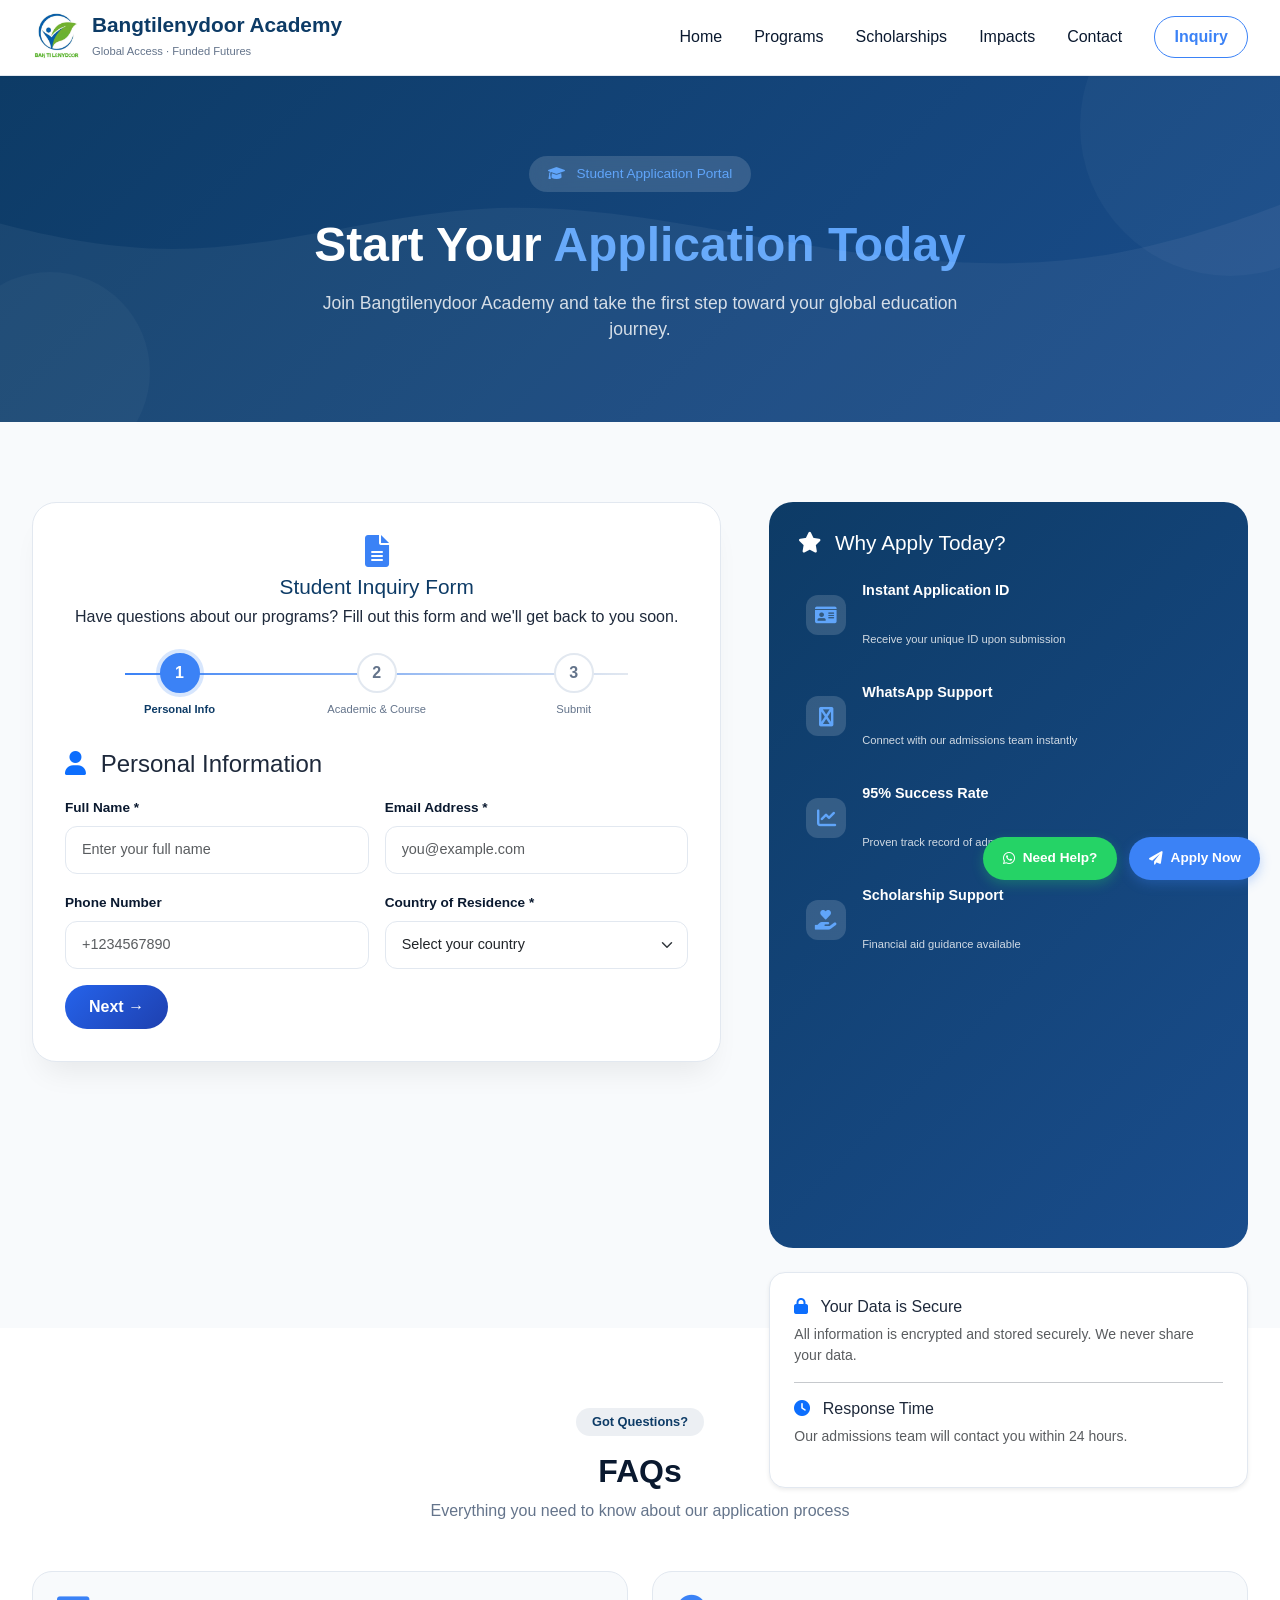
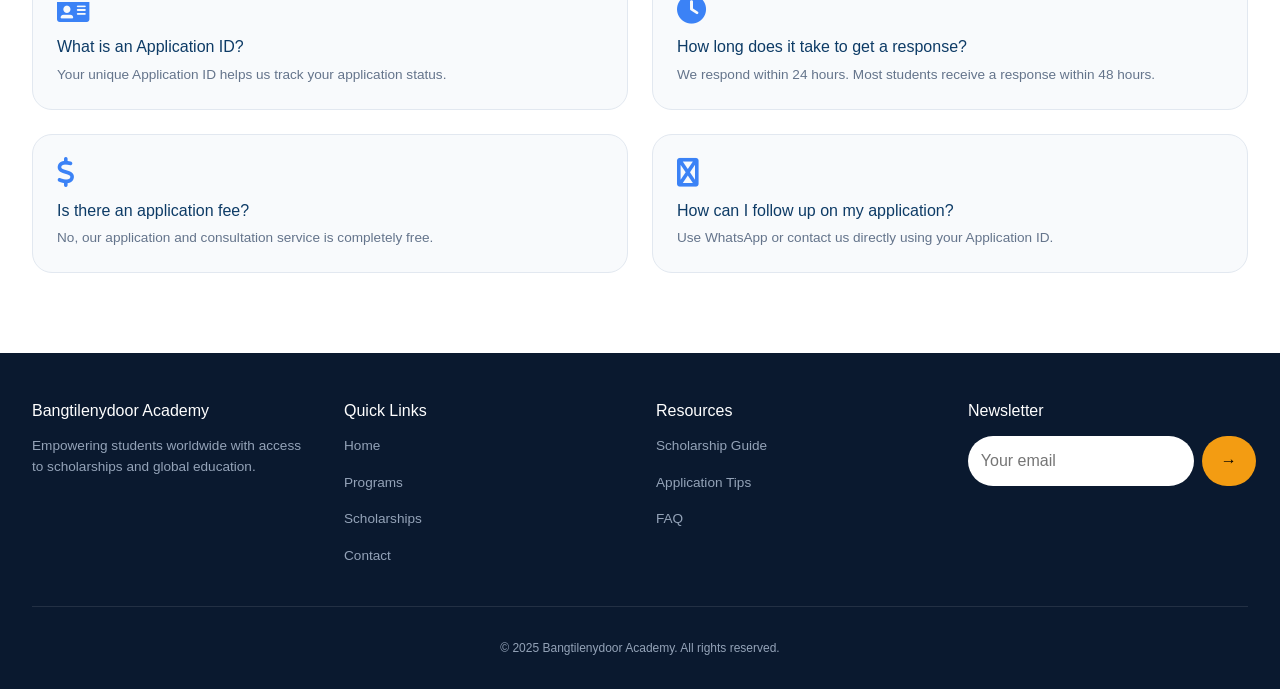
==== commit 54e5c22a: "Update print statement from 'Hello' to 'Goodbye'" ====
--- a/inquiry.html
+++ b/inquiry.html
@@ -444,13 +444,13 @@
     ],
     part_time: [
       { name: "B.Com (Hons)", duration: "4 years", fee: "$280/year" },
-      { name: "BBA", duration: "4 years", fee: "$280/year" },
-      { name: "BCA", duration: "4 years", fee: "$280/year" }
+      { name: "BBA", duration: "4 years", fee: "$370/year" },
+      { name: "BCA", duration: "4 years", fee: "$370/year" }
     ],
     online: [
       { name: "B.Com (Hons)", duration: "3 years", fee: "$350/year" },
-      { name: "BBA", duration: "3 years", fee: "$350/year" },
-      { name: "BCA", duration: "3 years", fee: "$350/year" }
+      { name: "BBA", duration: "3 years", fee: "$370/year" },
+      { name: "BCA", duration: "3 years", fee: "$370/year" }
     ]
   },
   postgraduate: {
@@ -459,12 +459,12 @@
       { name: "MCA", duration: "2 years", fee: "$470/year" }
     ],
     part_time: [
-      { name: "MBA", duration: "3 years", fee: "$400/year" },
-      { name: "MCA", duration: "3 years", fee: "$360/year" }
+      { name: "MBA", duration: "3 years", fee: "$520/year" },
+      { name: "MCA", duration: "3 years", fee: "$470/year" }
     ],
     online: [
-      { name: "MBA", duration: "2 years", fee: "$490/year" },
-      { name: "MCA", duration: "2 years", fee: "$440/year" }
+      { name: "MBA", duration: "2 years", fee: "$520/year" },
+      { name: "MCA", duration: "2 years", fee: "$470/year" }
     ]
   }
 };
--- a/css/style.css
+++ b/css/style.css
@@ -1848,3 +1848,145 @@
   color: #0c5460;
   border-left: 4px solid #17a2b8;
 }
+/* ============================================
+   STUDENT APPLICATION SYSTEM STYLES
+   ============================================ */
+
+/* Course Details Panel */
+.course-details {
+    background: #f0f9ff;
+    border-radius: 12px;
+    padding: 15px;
+    margin-top: 10px;
+    border-left: 4px solid #3b82f6;
+    display: none;
+}
+
+.course-details.show {
+    display: block;
+    animation: fadeIn 0.3s ease;
+}
+
+@keyframes fadeIn {
+    from {
+        opacity: 0;
+        transform: translateY(-10px);
+    }
+    to {
+        opacity: 1;
+        transform: translateY(0);
+    }
+}
+
+/* Info Badges */
+.info-badge {
+    background: #e0e7ff;
+    color: #1e40af;
+    padding: 4px 10px;
+    border-radius: 20px;
+    font-size: 0.7rem;
+    font-weight: 600;
+    display: inline-block;
+}
+
+.price-tag {
+    color: #059669;
+    font-weight: 700;
+    font-size: 1.1rem;
+}
+
+.duration-tag {
+    color: #6b7280;
+    font-size: 0.85rem;
+}
+
+/* Form Steps */
+.form-step {
+    transition: all 0.3s ease;
+}
+
+/* Review Card */
+.review-card {
+    background: #f8fafc;
+    border-radius: 12px;
+    padding: 20px;
+}
+
+.review-card table {
+    margin-bottom: 0;
+}
+
+.review-card td {
+    padding: 8px 0;
+    border: none;
+}
+
+/* Info Card */
+.info-card {
+    background: white;
+    border-radius: 16px;
+    border: 1px solid #e2e8f0;
+}
+
+.info-card h4 {
+    font-size: 1rem;
+    margin-bottom: 0.5rem;
+}
+
+/* Modal Styles */
+.modal-content {
+    border-radius: 20px;
+    overflow: hidden;
+}
+
+.modal-header {
+    border-bottom: none;
+    padding: 1.5rem;
+}
+
+.modal-body {
+    padding: 2rem;
+}
+
+.modal-body h2 {
+    font-size: 1.8rem;
+    letter-spacing: 1px;
+}
+
+/* Button Styles for Application Form */
+.btn-primary.next-step {
+    background: linear-gradient(135deg, #2563eb, #1e40af);
+    border: none;
+    padding: 10px 24px;
+}
+
+.btn-secondary {
+    background: #e2e8f0;
+    color: #1e293b;
+    border: none;
+    padding: 10px 24px;
+    margin-right: 10px;
+}
+
+.btn-secondary:hover {
+    background: #cbd5e1;
+    color: #1e293b;
+}
+
+/* Responsive */
+@media (max-width: 768px) {
+    .review-card {
+        padding: 15px;
+    }
+    
+    .review-card td {
+        display: block;
+        width: 100%;
+        padding: 5px 0;
+    }
+    
+    .btn-secondary {
+        margin-bottom: 10px;
+        display: inline-block;
+    }
+}
